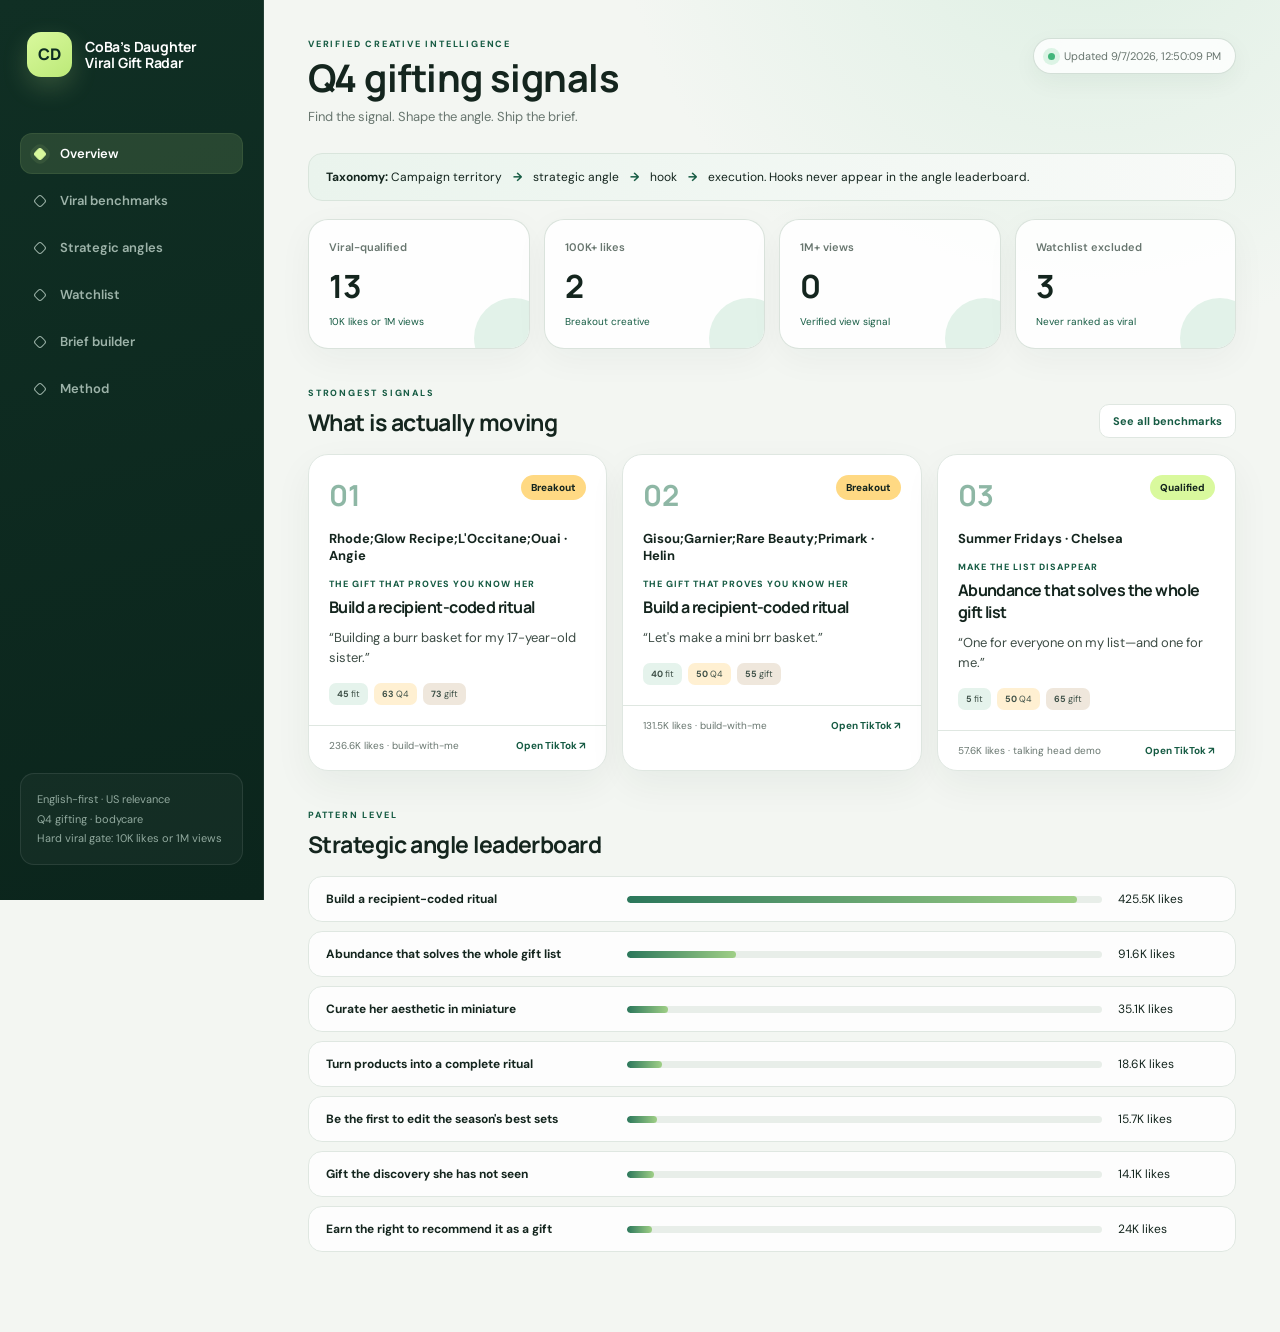
==== site/index.html @ 05025baf "Add all three CoBa gifting products" ====
<!doctype html>
<html lang="en">
<head>
  <meta charset="UTF-8"><meta name="viewport" content="width=device-width,initial-scale=1">
  <meta name="description" content="Verified Q4 gifting signals for CoBa's Daughter">
  <title>CoBa's Daughter Viral Gift Radar</title>
  <link rel="preconnect" href="https://fonts.googleapis.com"><link rel="preconnect" href="https://fonts.gstatic.com" crossorigin>
  <link href="https://fonts.googleapis.com/css2?family=DM+Sans:wght@400;500;600;700&family=Manrope:wght@500;600;700&display=swap" rel="stylesheet">
  <link rel="stylesheet" href="styles.css">
</head>
<body><div class="shell">
  <aside><div class="brand-mark"><span>CD</span><strong>CoBa’s Daughter<br>Viral Gift Radar</strong></div>
    <nav>
      <button class="nav-item active" data-view="overview">Overview</button>
      <button class="nav-item" data-view="videos">Viral benchmarks</button>
      <button class="nav-item" data-view="angles">Strategic angles</button>
      <button class="nav-item" data-view="watchlist">Watchlist</button>
      <button class="nav-item" data-view="briefs">Brief builder</button>
      <button class="nav-item" data-view="quality">Method</button>
    </nav>
    <p class="side-note">English-first · US relevance<br>Q4 gifting · bodycare<br>Hard viral gate: 10K likes or 1M views</p>
  </aside>
  <main><header><div><p class="eyebrow">Verified creative intelligence</p><h1 id="page-title">Q4 gifting signals</h1><p class="header-note">Find the signal. Shape the angle. Ship the brief.</p></div><div class="freshness"><span class="pulse"></span><span id="updated">Updating…</span></div></header>
    <div id="fixture-warning" class="warning hidden">Demo fixture data is active. Do not treat it as live evidence.</div>
    <section id="overview" class="view active">
      <div class="definition"><b>Taxonomy:</b> Campaign territory <span>→</span> strategic angle <span>→</span> hook <span>→</span> execution. Hooks never appear in the angle leaderboard.</div>
      <div id="kpis" class="kpis"></div>
      <div class="section-head"><div><p class="eyebrow">Strongest signals</p><h2>What is actually moving</h2></div><button class="ghost" data-go="videos">See all benchmarks</button></div>
      <div id="top-videos" class="video-grid"></div>
      <div class="section-head"><div><p class="eyebrow">Pattern level</p><h2>Strategic angle leaderboard</h2></div></div><div id="top-angles" class="angle-list"></div>
    </section>
    <section id="videos" class="view">
      <div class="toolbar"><input id="search" placeholder="Search brand, creator, territory, angle…"><select id="angle-filter"><option value="">All strategic angles</option></select></div>
      <div class="table-wrap"><table><thead><tr><th>Signal</th><th>Likes</th><th>Views</th><th>Brand / source</th><th>Campaign territory</th><th>Strategic angle</th><th>Hook</th><th>Execution</th><th>Fit</th><th>Q4</th></tr></thead><tbody id="video-rows"></tbody></table></div>
    </section>
    <section id="angles" class="view"><div class="section-head"><div><p class="eyebrow">Viral-qualified sources only</p><h2>Angles CoBa can adapt</h2></div></div><div id="angle-radar" class="radar-grid"></div></section>
    <section id="watchlist" class="view"><div class="warning">These posts are relevant references but did not reach 10K likes or 1M views. They are excluded from viral rankings and briefs.</div><div class="table-wrap"><table><thead><tr><th>Likes</th><th>Brand / source</th><th>Territory</th><th>Angle</th><th>Hook</th><th>Reason excluded</th></tr></thead><tbody id="watch-rows"></tbody></table></div></section>
    <section id="briefs" class="view"><div class="brief-layout"><div class="panel builder-controls"><p class="eyebrow">Brand-ready draft</p><h2>Build from a strategic angle</h2><p class="muted">Campaign-specific requirements are added only when the selected mode needs them.</p><label>Brief mode<select id="brief-mode"><option value="q4">Q4 gifting</option><option value="refill-aloe">Refill Aloe</option><option value="endless-aloe">Endless Summer · Aloe</option><option value="endless-coffee">Endless Summer · Coffee Scrub</option><option value="auto">Auto-detect from product</option></select></label><label>Product<select id="brief-product"><option value="exfoliate-3">Exfoliate &amp; Nourish · 3-Piece</option><option value="scrub-soothe-7">Scrub &amp; Soothe · 7-Piece</option><option value="bath-body-7">Bath &amp; Body Gift Basket · 7-Piece</option></select></label><div id="product-card" class="product-card"></div><label>Strategic angle<select id="brief-angle"></select></label><button id="generate-brief" class="primary">Generate creator brief</button><p class="microcopy">Output follows CoBa’s prior-brief format and uses native American English.</p></div><article id="brief-preview" class="brief-preview"><div class="empty-state"><span>✦</span><p>Choose one of the three official products and a strategic angle.</p></div></article></div></section>
    <section id="quality" class="view"><div class="section-head"><div><p class="eyebrow">Rules</p><h2>Evidence and qualification</h2></div></div><div id="quality-cards" class="quality-grid"></div><div class="panel method"><h3>Signal tiers</h3><p><b>Qualified:</b> 10K+ likes or 1M+ views. <b>Breakout:</b> 100K+ likes or 3M+ views. <b>Mega:</b> 1M+ likes or 10M+ views.</p><p>Opportunity score measures fit for CoBa’s Daughter. It cannot turn a below-threshold post into a viral benchmark.</p></div></section>
  </main>
</div><script src="data.js"></script><script src="app.js" defer></script></body></html>
---- site/styles.css ----
:root{
  --ink:#14251e;--muted:#68766f;--line:#dfe7e1;--paper:#f3f6f2;--surface:#fff;
  --green:#165b43;--deep:#0d2d22;--mint:#e2f2e9;--lime:#d9f99d;--amber:#ffd983;
  --shadow:0 20px 55px rgba(18,51,39,.08);--radius:20px
}
*{box-sizing:border-box}
html{scroll-behavior:smooth}
body{margin:0;background:radial-gradient(circle at 85% -10%,#dcefe2 0,transparent 26%),var(--paper);color:var(--ink);font-family:"DM Sans",Arial,sans-serif}
button,input,select{font:inherit}
.shell{display:grid;grid-template-columns:264px minmax(0,1fr);min-height:100vh}
aside{position:sticky;top:0;height:100vh;padding:28px 20px 24px;background:linear-gradient(165deg,#102f24 0%,#0b251c 100%);color:#fff;display:flex;flex-direction:column;border-right:1px solid rgba(255,255,255,.08)}
.brand-mark{display:flex;align-items:center;gap:13px;font-family:Manrope,sans-serif;line-height:1.12;padding:4px 7px}
.brand-mark span{display:grid;place-items:center;width:45px;height:45px;border-radius:14px;background:linear-gradient(145deg,var(--lime),#bce978);color:var(--deep);font-weight:800;box-shadow:0 10px 26px rgba(217,249,157,.18)}
.brand-mark strong{font-size:14px;letter-spacing:-.2px}
nav{display:grid;gap:6px;margin-top:52px}
.nav-item{position:relative;border:0;background:transparent;color:#9db3a9;text-align:left;padding:12px 14px 12px 40px;border-radius:12px;font-weight:600;font-size:13px;cursor:pointer;transition:.18s ease}
.nav-item:before{content:"";position:absolute;left:15px;top:50%;width:8px;height:8px;border:1.5px solid currentColor;border-radius:3px;transform:translateY(-50%) rotate(45deg)}
.nav-item:hover{color:#fff;background:rgba(255,255,255,.055)}
.nav-item.active{color:#fff;background:rgba(217,249,157,.12);box-shadow:inset 0 0 0 1px rgba(217,249,157,.08)}
.nav-item.active:before{background:var(--lime);border-color:var(--lime);box-shadow:0 0 0 4px rgba(217,249,157,.08)}
.side-note{margin-top:auto;padding:16px;border:1px solid rgba(255,255,255,.09);border-radius:14px;background:rgba(255,255,255,.035);color:#91a99e;font-size:11px;line-height:1.75}
main{padding:38px 44px 80px;max-width:1560px;width:100%;margin:auto}
header{display:flex;justify-content:space-between;align-items:flex-start;margin-bottom:28px}
h1,h2,h3{font-family:Manrope,sans-serif;margin:0;letter-spacing:-.55px}
h1{font-size:38px;line-height:1.1}h2{font-size:23px}h3{font-size:16px}
.header-note{margin:9px 0 0;color:var(--muted);font-size:13px}
.eyebrow{margin:0 0 7px;text-transform:uppercase;letter-spacing:1.8px;font-size:9px;font-weight:800;color:var(--green)}
.freshness{display:flex;align-items:center;gap:9px;background:rgba(255,255,255,.8);backdrop-filter:blur(12px);padding:10px 14px;border:1px solid rgba(207,220,211,.9);border-radius:999px;color:var(--muted);font-size:11px;box-shadow:0 8px 25px rgba(18,51,39,.05)}
.pulse{width:7px;height:7px;border-radius:50%;background:#42b67a;box-shadow:0 0 0 5px #dcf4e5}
.warning,.definition{padding:14px 17px;border-radius:14px;margin-bottom:18px;font-size:12px;line-height:1.5}
.warning{background:#fff7e3;border:1px solid #eedaa1;color:#6e5413}.definition{background:linear-gradient(90deg,#eaf4ed,#f8faf8);border:1px solid #d9e5dc}
.definition span{color:var(--green);font-weight:800;margin:0 8px}.hidden,.view{display:none}.view.active{display:block;animation:rise .28s ease both}@keyframes rise{from{opacity:0;transform:translateY(5px)}to{opacity:1;transform:none}}
.kpis{display:grid;grid-template-columns:repeat(4,minmax(0,1fr));gap:14px}
.kpi,.panel,.brief-preview,.quality-card{background:rgba(255,255,255,.88);border:1px solid rgba(216,226,219,.95);border-radius:var(--radius);padding:20px;box-shadow:0 10px 35px rgba(18,51,39,.045)}
.kpi{position:relative;overflow:hidden;min-height:128px}.kpi:after{content:"";position:absolute;right:-25px;bottom:-30px;width:80px;height:80px;border-radius:50%;background:var(--mint)}
.kpi .label{color:var(--muted);font-size:11px;font-weight:600}.kpi .value{position:relative;z-index:1;font:700 32px Manrope;margin-top:10px}.kpi .note{position:relative;z-index:1;font-size:10px;color:var(--green);margin-top:7px}
.section-head{display:flex;justify-content:space-between;align-items:end;margin:38px 0 16px}
.ghost,.copy-button{border:1px solid var(--line);background:#fff;border-radius:10px;padding:9px 13px;color:var(--green);font-size:11px;font-weight:700;cursor:pointer;transition:.18s ease}.ghost:hover,.copy-button:hover{border-color:#a9c4b7;transform:translateY(-1px)}
.video-grid{display:grid;grid-template-columns:repeat(3,minmax(0,1fr));gap:15px}
.video-card{background:var(--surface);border:1px solid var(--line);border-radius:var(--radius);overflow:hidden;box-shadow:0 14px 38px rgba(18,51,39,.055);transition:.22s ease}.video-card:hover{transform:translateY(-3px);box-shadow:var(--shadow)}
.card-top{padding:20px}.rank{font:700 29px Manrope;color:#8eb7a5}.score{float:right;background:var(--lime);padding:6px 10px;border-radius:999px;font-weight:800;font-size:10px}.tier-breakout,.tier-mega{background:var(--amber)}
.creator{font-weight:700;margin-top:15px;font-size:13px}.territory{color:var(--green);font-size:9px;font-weight:800;text-transform:uppercase;letter-spacing:1px;margin:14px 0 6px}.hook{font-size:13px;line-height:1.55;margin:10px 0;color:#3d4c45}
.score-row{display:flex;gap:6px;flex-wrap:wrap;margin-top:15px}.mini-score{padding:5px 8px;border-radius:7px;font-size:9px;background:#f0f3f1;color:#3f5148}.mini-score.fit{background:#e5f3ec}.mini-score.q4{background:#fff0d2}.mini-score.gift{background:#efe7dc}
.card-foot{display:flex;justify-content:space-between;align-items:center;border-top:1px solid var(--line);padding:13px 20px;color:var(--muted);font-size:10px}.card-foot a,.radar-card a,td a,.brief-preview a{color:var(--green);font-weight:700;text-decoration:none}
.angle-list{display:grid;gap:9px}.angle-row{display:grid;grid-template-columns:1.8fr 3fr 100px;gap:16px;align-items:center;background:rgba(255,255,255,.8);border:1px solid var(--line);padding:14px 17px;border-radius:14px;font-size:12px}.bar{height:7px;background:#e8eee9;border-radius:999px;overflow:hidden}.bar i{display:block;height:100%;background:linear-gradient(90deg,#2b775b,#9fcf86);border-radius:999px}
.toolbar{display:flex;gap:10px;margin-bottom:16px;padding:10px;background:rgba(255,255,255,.55);border:1px solid var(--line);border-radius:15px}.toolbar input,.toolbar select,label input,label select{width:100%;border:1px solid #d8e2db;background:#fff;padding:12px 13px;border-radius:11px;color:var(--ink);outline:0;transition:.18s}.toolbar input:focus,.toolbar select:focus,label input:focus,label select:focus{border-color:#74a88f;box-shadow:0 0 0 4px rgba(46,119,88,.08)}.toolbar input{min-width:360px}
.table-wrap{overflow:auto;background:#fff;border:1px solid var(--line);border-radius:17px;box-shadow:0 12px 35px rgba(18,51,39,.045)}table{border-collapse:separate;border-spacing:0;width:100%;font-size:11px;min-width:1200px}th{position:sticky;top:0;z-index:1;text-align:left;background:#18372c;color:#fff;padding:14px;white-space:nowrap;font-size:10px;letter-spacing:.2px}td{padding:14px;border-bottom:1px solid #e7ede9;vertical-align:top;line-height:1.45}tbody tr:hover td{background:#f8fbf8}
.radar-grid{display:grid;grid-template-columns:repeat(2,minmax(0,1fr));gap:15px}.radar-card{position:relative;background:#fff;border:1px solid var(--line);border-radius:var(--radius);padding:22px;overflow:hidden}.radar-card:after{content:"";position:absolute;right:-22px;top:-28px;width:90px;height:90px;border-radius:50%;background:linear-gradient(145deg,var(--mint),transparent)}.radar-card h3{position:relative;z-index:1;font-size:18px}
.brief-layout{display:grid;grid-template-columns:360px minmax(0,1fr);gap:20px;align-items:start}.builder-controls{position:sticky;top:24px;background:linear-gradient(160deg,#fff,#f7faf7)}.panel label{display:grid;gap:7px;margin-top:17px;font-size:11px;font-weight:700}.primary{width:100%;border:0;background:linear-gradient(135deg,#1c694e,#0f4a37);color:#fff;padding:13px;border-radius:11px;margin-top:19px;font-weight:700;cursor:pointer;box-shadow:0 10px 24px rgba(22,91,67,.18);transition:.18s}.primary:hover{transform:translateY(-1px);box-shadow:0 13px 28px rgba(22,91,67,.24)}.microcopy{font-size:10px;line-height:1.5;color:var(--muted);margin:13px 2px 0}
.product-card{margin-top:10px;padding:12px 13px;border:1px solid #dce7df;border-radius:12px;background:#f4f8f4}.product-card strong{display:block;font-size:12px}.product-card p{font-size:10px;line-height:1.45;color:var(--muted);margin:6px 0}.product-card a{font-size:10px;font-weight:700}
.brief-preview{min-height:570px;line-height:1.62;padding:28px 32px}.brief-preview h3{margin-top:24px;font-size:14px}.brief-preview li{margin:6px 0}.brief-top{display:flex;justify-content:space-between;gap:20px;padding-bottom:20px;border-bottom:1px solid var(--line);margin-bottom:24px}.empty-state{min-height:480px;display:grid;place-content:center;text-align:center;color:var(--muted)}.empty-state span{font-size:32px;color:#86b39f}.empty-state p{max-width:280px}.checklist{list-style:none;padding:0}.checklist li{position:relative;padding:9px 10px 9px 34px;background:#f7faf7;border-radius:9px}.checklist li:before{content:"✓";position:absolute;left:12px;color:var(--green);font-weight:800}
.muted{color:var(--muted)}.quality-grid{display:grid;grid-template-columns:repeat(3,minmax(0,1fr));gap:14px}.quality-card strong{font:700 21px Manrope;display:block;margin-bottom:7px;overflow-wrap:anywhere}.method{margin-top:16px;line-height:1.65}
@media(max-width:1100px){.shell{grid-template-columns:220px minmax(0,1fr)}main{padding:32px 28px}.kpis{grid-template-columns:repeat(2,1fr)}.video-grid{grid-template-columns:1fr 1fr}.brief-layout{grid-template-columns:300px 1fr}}
@media(max-width:780px){.shell{display:block}aside{position:relative;height:auto;padding:18px}.brand-mark{justify-content:center}nav{margin-top:18px;display:flex;overflow:auto}.nav-item{padding:10px 13px 10px 32px;white-space:nowrap}.nav-item:before{left:12px}.side-note{display:none}main{padding:26px 16px 60px}header{display:grid;gap:16px}h1{font-size:31px}.freshness{width:max-content}.video-grid,.quality-grid,.radar-grid{grid-template-columns:1fr}.brief-layout{grid-template-columns:1fr}.builder-controls{position:static}.toolbar{display:grid}.toolbar input{min-width:0}.angle-row{grid-template-columns:1fr}.brief-preview{padding:22px 18px}}
@media(max-width:480px){.kpis{grid-template-columns:1fr 1fr}.kpi{min-height:116px;padding:16px}.kpi .value{font-size:27px}.section-head{align-items:flex-start;gap:10px}.video-grid{grid-template-columns:1fr}.brief-top{display:grid}}
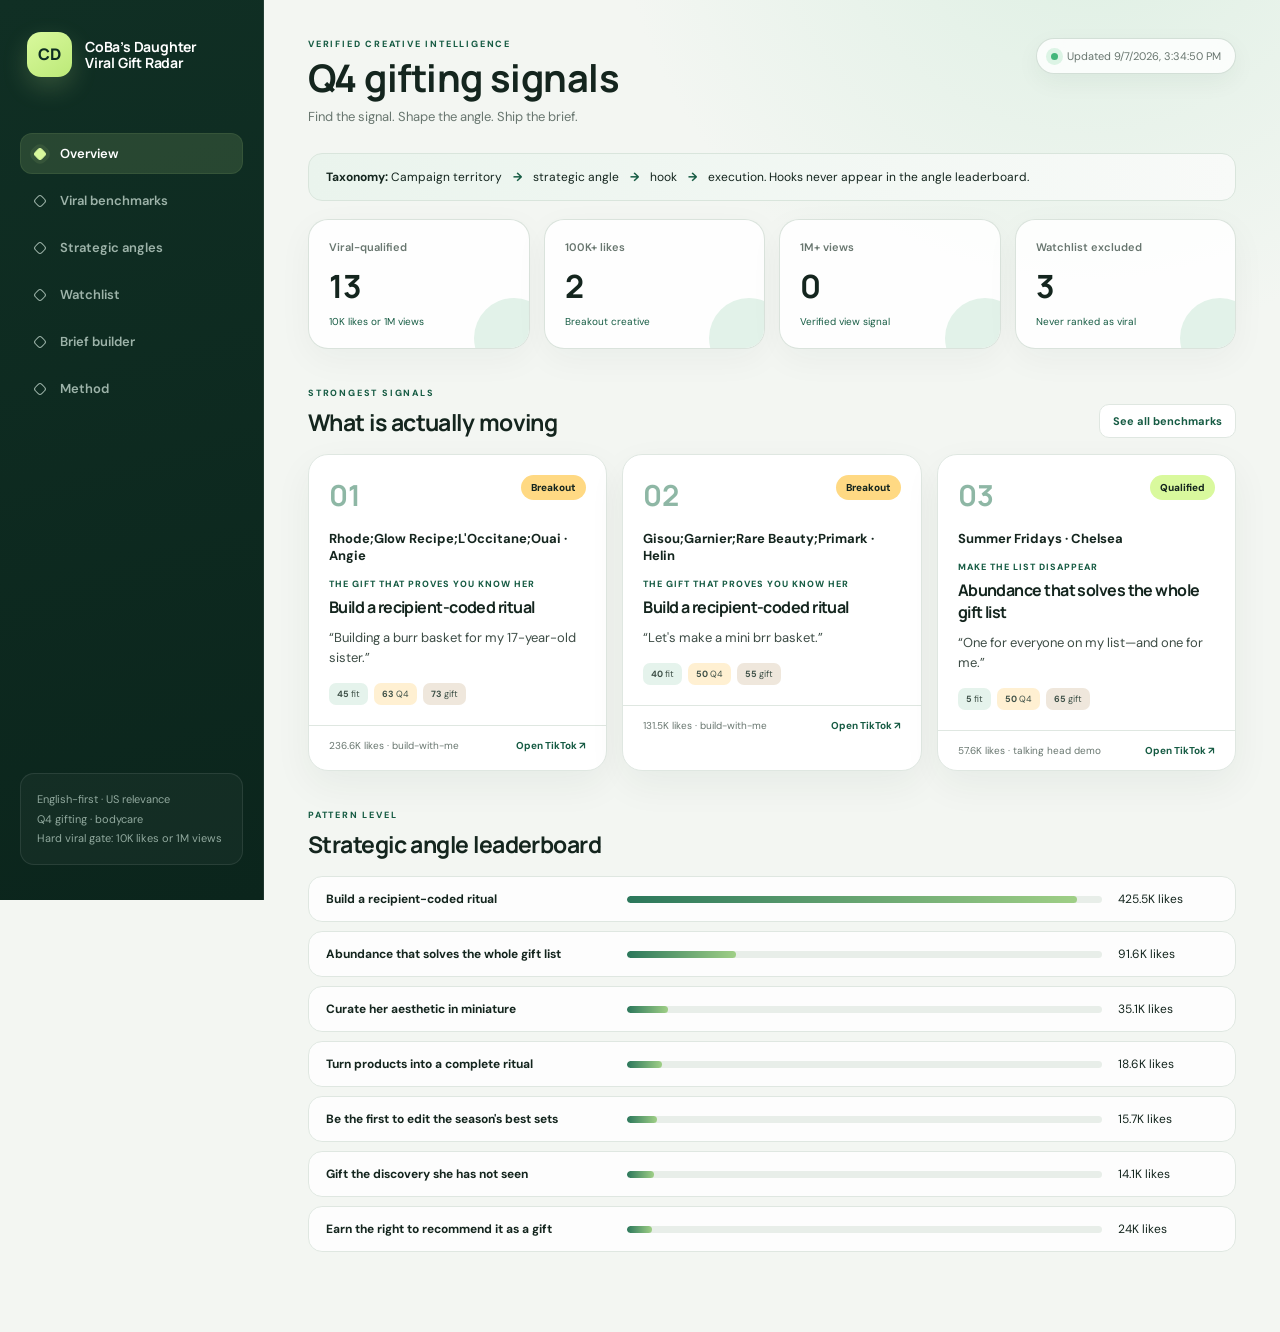
==== commit 458ef33f: "Make briefs angle-driven with current sound signals" ====
--- a/site/index.html
+++ b/site/index.html
@@ -35,7 +35,7 @@
     </section>
     <section id="angles" class="view"><div class="section-head"><div><p class="eyebrow">Viral-qualified sources only</p><h2>Angles CoBa can adapt</h2></div></div><div id="angle-radar" class="radar-grid"></div></section>
     <section id="watchlist" class="view"><div class="warning">These posts are relevant references but did not reach 10K likes or 1M views. They are excluded from viral rankings and briefs.</div><div class="table-wrap"><table><thead><tr><th>Likes</th><th>Brand / source</th><th>Territory</th><th>Angle</th><th>Hook</th><th>Reason excluded</th></tr></thead><tbody id="watch-rows"></tbody></table></div></section>
-    <section id="briefs" class="view"><div class="brief-layout"><div class="panel builder-controls"><p class="eyebrow">Brand-ready draft</p><h2>Build from a strategic angle</h2><p class="muted">Campaign-specific requirements are added only when the selected mode needs them.</p><label>Brief mode<select id="brief-mode"><option value="q4">Q4 gifting</option><option value="refill-aloe">Refill Aloe</option><option value="endless-aloe">Endless Summer · Aloe</option><option value="endless-coffee">Endless Summer · Coffee Scrub</option><option value="auto">Auto-detect from product</option></select></label><label>Product<select id="brief-product"><option value="exfoliate-3">Exfoliate &amp; Nourish · 3-Piece</option><option value="scrub-soothe-7">Scrub &amp; Soothe · 7-Piece</option><option value="bath-body-7">Bath &amp; Body Gift Basket · 7-Piece</option></select></label><div id="product-card" class="product-card"></div><label>Strategic angle<select id="brief-angle"></select></label><button id="generate-brief" class="primary">Generate creator brief</button><p class="microcopy">Output follows CoBa’s prior-brief format and uses native American English.</p></div><article id="brief-preview" class="brief-preview"><div class="empty-state"><span>✦</span><p>Choose one of the three official products and a strategic angle.</p></div></article></div></section>
+    <section id="briefs" class="view"><div class="brief-layout"><div class="panel builder-controls"><p class="eyebrow">Brand-ready draft</p><h2>Build from a strategic angle</h2><p class="muted">Campaign-specific requirements are added only when the selected mode needs them.</p><label>Brief mode<select id="brief-mode"><option value="q4">Q4 gifting</option><option value="refill-aloe">Refill Aloe</option><option value="endless-aloe">Endless Summer · Aloe</option><option value="endless-coffee">Endless Summer · Coffee Scrub</option><option value="auto">Auto-detect from product</option></select></label><label>Product<select id="brief-product"><option value="exfoliate-3">Exfoliate &amp; Nourish · 3-Piece</option><option value="scrub-soothe-7">Scrub &amp; Soothe · 7-Piece</option><option value="bath-body-7">Bath &amp; Body Gift Basket · 7-Piece</option></select></label><div id="product-card" class="product-card"></div><label>Strategic angle<select id="brief-angle"></select></label><div id="angle-play-card" class="product-card angle-play-card"></div><button id="generate-brief" class="primary">Generate viral-driven brief</button><p class="microcopy">The selected angle changes the format, first frame, story beats, hooks, edit rhythm and sound direction.</p></div><article id="brief-preview" class="brief-preview"><div class="empty-state"><span>✦</span><p>Choose one of the three official products and a strategic angle.</p></div></article></div></section>
     <section id="quality" class="view"><div class="section-head"><div><p class="eyebrow">Rules</p><h2>Evidence and qualification</h2></div></div><div id="quality-cards" class="quality-grid"></div><div class="panel method"><h3>Signal tiers</h3><p><b>Qualified:</b> 10K+ likes or 1M+ views. <b>Breakout:</b> 100K+ likes or 3M+ views. <b>Mega:</b> 1M+ likes or 10M+ views.</p><p>Opportunity score measures fit for CoBa’s Daughter. It cannot turn a below-threshold post into a viral benchmark.</p></div></section>
   </main>
 </div><script src="data.js"></script><script src="app.js" defer></script></body></html>
--- a/site/styles.css
+++ b/site/styles.css
@@ -48,6 +48,7 @@
 .radar-grid{display:grid;grid-template-columns:repeat(2,minmax(0,1fr));gap:15px}.radar-card{position:relative;background:#fff;border:1px solid var(--line);border-radius:var(--radius);padding:22px;overflow:hidden}.radar-card:after{content:"";position:absolute;right:-22px;top:-28px;width:90px;height:90px;border-radius:50%;background:linear-gradient(145deg,var(--mint),transparent)}.radar-card h3{position:relative;z-index:1;font-size:18px}
 .brief-layout{display:grid;grid-template-columns:360px minmax(0,1fr);gap:20px;align-items:start}.builder-controls{position:sticky;top:24px;background:linear-gradient(160deg,#fff,#f7faf7)}.panel label{display:grid;gap:7px;margin-top:17px;font-size:11px;font-weight:700}.primary{width:100%;border:0;background:linear-gradient(135deg,#1c694e,#0f4a37);color:#fff;padding:13px;border-radius:11px;margin-top:19px;font-weight:700;cursor:pointer;box-shadow:0 10px 24px rgba(22,91,67,.18);transition:.18s}.primary:hover{transform:translateY(-1px);box-shadow:0 13px 28px rgba(22,91,67,.24)}.microcopy{font-size:10px;line-height:1.5;color:var(--muted);margin:13px 2px 0}
 .product-card{margin-top:10px;padding:12px 13px;border:1px solid #dce7df;border-radius:12px;background:#f4f8f4}.product-card strong{display:block;font-size:12px}.product-card p{font-size:10px;line-height:1.45;color:var(--muted);margin:6px 0}.product-card a{font-size:10px;font-weight:700}
+.angle-play-card{background:linear-gradient(145deg,#eef7ec,#f8fbf7);border-color:#cfe1d4}.angle-play-card .microcopy{display:block;margin-top:7px;color:#385c4c}.viral-plan{padding:16px 18px;border:1px solid #d9e7dc;border-radius:14px;background:linear-gradient(145deg,#f3f9f3,#fff)}.viral-plan p{margin:7px 0}.sound-signal{display:inline-block;margin-left:6px;padding:2px 7px;border-radius:999px;background:#e0f1d5;color:#26563f;font-size:9px;font-weight:800}.rights-note{padding:11px 13px;border-left:3px solid #d6a84a;background:#fff8e8;color:#72591d;font-size:10px}
 .brief-preview{min-height:570px;line-height:1.62;padding:28px 32px}.brief-preview h3{margin-top:24px;font-size:14px}.brief-preview li{margin:6px 0}.brief-top{display:flex;justify-content:space-between;gap:20px;padding-bottom:20px;border-bottom:1px solid var(--line);margin-bottom:24px}.empty-state{min-height:480px;display:grid;place-content:center;text-align:center;color:var(--muted)}.empty-state span{font-size:32px;color:#86b39f}.empty-state p{max-width:280px}.checklist{list-style:none;padding:0}.checklist li{position:relative;padding:9px 10px 9px 34px;background:#f7faf7;border-radius:9px}.checklist li:before{content:"✓";position:absolute;left:12px;color:var(--green);font-weight:800}
 .muted{color:var(--muted)}.quality-grid{display:grid;grid-template-columns:repeat(3,minmax(0,1fr));gap:14px}.quality-card strong{font:700 21px Manrope;display:block;margin-bottom:7px;overflow-wrap:anywhere}.method{margin-top:16px;line-height:1.65}
 @media(max-width:1100px){.shell{grid-template-columns:220px minmax(0,1fr)}main{padding:32px 28px}.kpis{grid-template-columns:repeat(2,1fr)}.video-grid{grid-template-columns:1fr 1fr}.brief-layout{grid-template-columns:300px 1fr}}
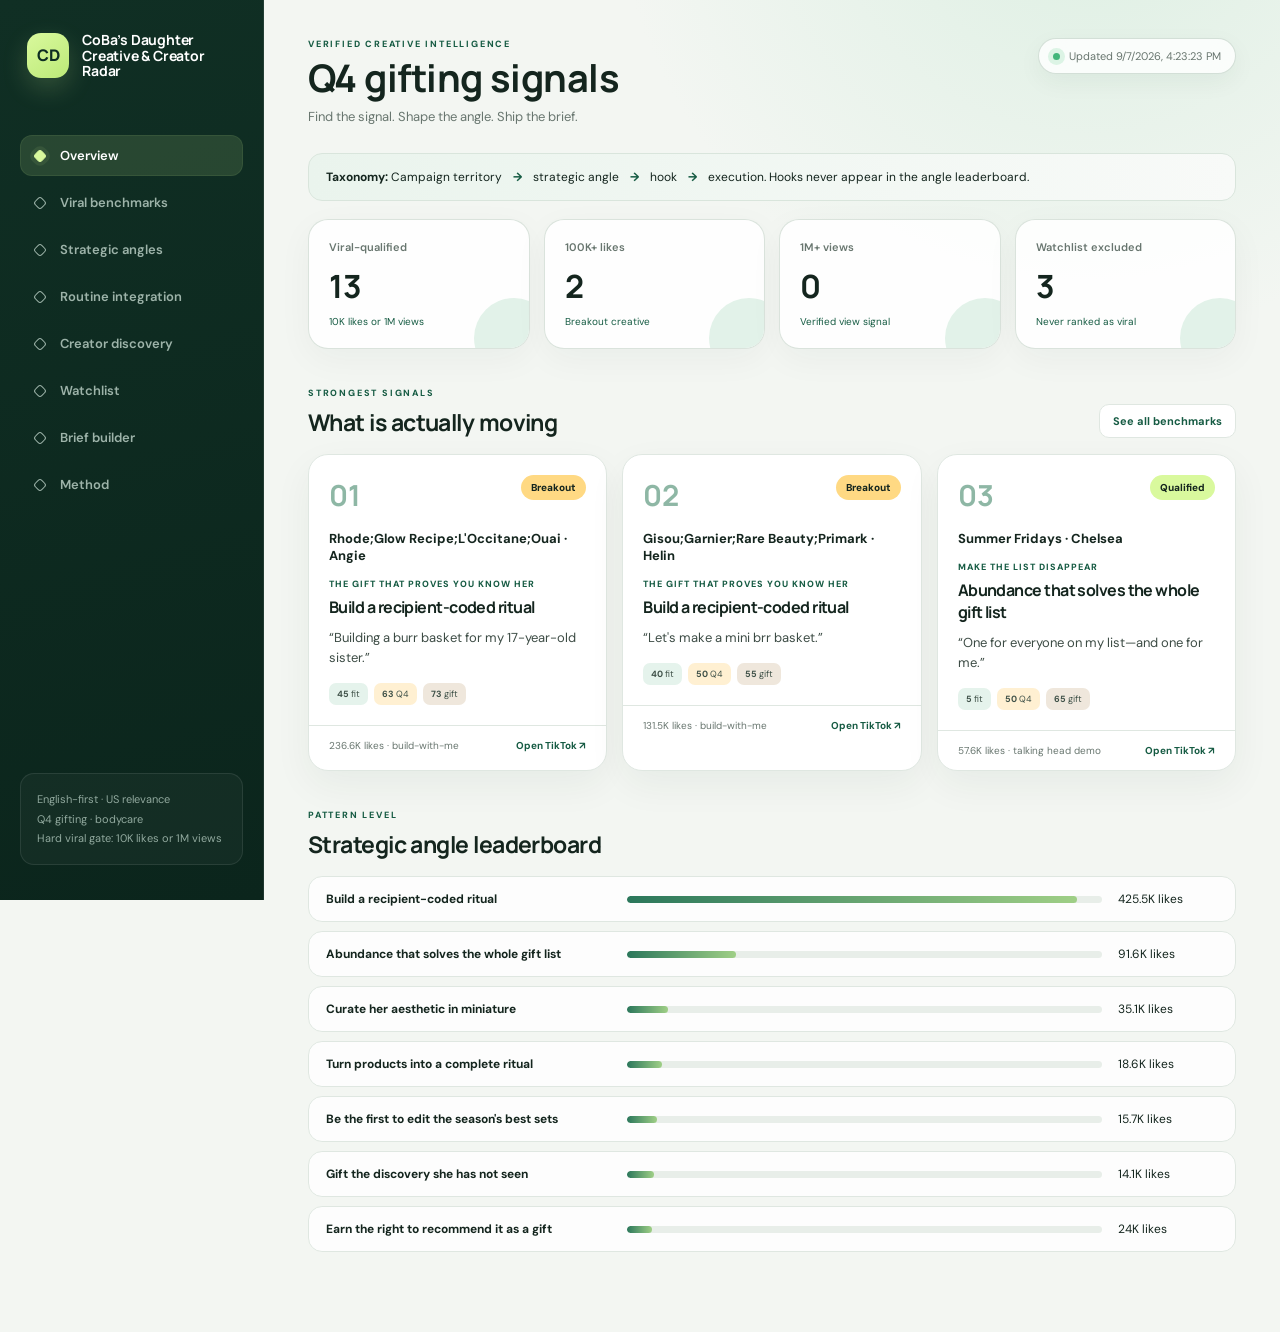
==== commit 481e5e34: "Add routine integration and creator discovery" ====
--- a/site/index.html
+++ b/site/index.html
@@ -3,17 +3,19 @@
 <head>
   <meta charset="UTF-8"><meta name="viewport" content="width=device-width,initial-scale=1">
   <meta name="description" content="Verified Q4 gifting signals for CoBa's Daughter">
-  <title>CoBa's Daughter Viral Gift Radar</title>
+  <title>CoBa's Daughter Creative &amp; Creator Radar</title>
   <link rel="preconnect" href="https://fonts.googleapis.com"><link rel="preconnect" href="https://fonts.gstatic.com" crossorigin>
   <link href="https://fonts.googleapis.com/css2?family=DM+Sans:wght@400;500;600;700&family=Manrope:wght@500;600;700&display=swap" rel="stylesheet">
   <link rel="stylesheet" href="styles.css">
 </head>
 <body><div class="shell">
-  <aside><div class="brand-mark"><span>CD</span><strong>CoBa’s Daughter<br>Viral Gift Radar</strong></div>
+  <aside><div class="brand-mark"><span>CD</span><strong>CoBa’s Daughter<br>Creative &amp; Creator Radar</strong></div>
     <nav>
       <button class="nav-item active" data-view="overview">Overview</button>
       <button class="nav-item" data-view="videos">Viral benchmarks</button>
       <button class="nav-item" data-view="angles">Strategic angles</button>
+      <button class="nav-item" data-view="routine">Routine integration</button>
+      <button class="nav-item" data-view="creators">Creator discovery</button>
       <button class="nav-item" data-view="watchlist">Watchlist</button>
       <button class="nav-item" data-view="briefs">Brief builder</button>
       <button class="nav-item" data-view="quality">Method</button>
@@ -34,8 +36,10 @@
       <div class="table-wrap"><table><thead><tr><th>Signal</th><th>Likes</th><th>Views</th><th>Brand / source</th><th>Campaign territory</th><th>Strategic angle</th><th>Hook</th><th>Execution</th><th>Fit</th><th>Q4</th></tr></thead><tbody id="video-rows"></tbody></table></div>
     </section>
     <section id="angles" class="view"><div class="section-head"><div><p class="eyebrow">Viral-qualified sources only</p><h2>Angles CoBa can adapt</h2></div></div><div id="angle-radar" class="radar-grid"></div></section>
+    <section id="routine" class="view"><div class="section-head"><div><p class="eyebrow">Evergreen creative lane</p><h2>Routine integration</h2></div><button class="ghost" data-go="briefs">Build this brief</button></div><div class="definition"><b>Angle:</b> make CoBa a credible step inside a real shower, shave or getting-ready behavior. Voice-over explains why; rising-music edits create instant visual desire.</div><div id="routine-grid" class="routine-grid"></div><div class="panel intern-playbook"><h3>Discovery seeds for the next scan</h3><div id="routine-seeds" class="tag-cloud"></div></div></section>
+    <section id="creators" class="view"><div class="section-head"><div><p class="eyebrow">Micro-creator research queue</p><h2>Creator discovery</h2></div><button id="download-creators" class="ghost">Download filtered CSV</button></div><div class="warning">“Likely ≤$200” is a planning estimate based on public signals—not a quoted rate. Confirm deliverables, usage and rate directly before booking.</div><div class="creator-toolbar"><input id="creator-search" placeholder="Search creator, location or style…"><label><input id="creator-us" type="checkbox" checked> US only</label><label>Max followers<select id="creator-followers"><option value="50000">50K</option><option value="100000">100K</option><option value="999999999">Any</option></select></label></div><div id="creator-kpis" class="kpis compact"></div><div class="table-wrap"><table class="creator-table"><thead><tr><th>Creator</th><th>Followers</th><th>Routine fit</th><th>Viral potential</th><th>Candid</th><th>US evidence</th><th>Budget likelihood</th><th>Evidence</th><th>Score / status</th></tr></thead><tbody id="creator-rows"></tbody></table></div><div class="panel intern-playbook"><h3>Intern verification workflow</h3><ol><li>Audit at least 3 recent comparable posts; record views, likes and comments.</li><li>Confirm US location from profile or reliable provider evidence—never infer it from accent or appearance.</li><li>Check whether the feed feels candid and whether recent posts are oversaturated with ads.</li><li>Use the profile contact route; do not copy personal contact details into this public tool.</li><li>Request an actual quote. Treat the under-$200 label as unconfirmed until the creator replies.</li></ol></div></section>
     <section id="watchlist" class="view"><div class="warning">These posts are relevant references but did not reach 10K likes or 1M views. They are excluded from viral rankings and briefs.</div><div class="table-wrap"><table><thead><tr><th>Likes</th><th>Brand / source</th><th>Territory</th><th>Angle</th><th>Hook</th><th>Reason excluded</th></tr></thead><tbody id="watch-rows"></tbody></table></div></section>
-    <section id="briefs" class="view"><div class="brief-layout"><div class="panel builder-controls"><p class="eyebrow">Brand-ready draft</p><h2>Build from a strategic angle</h2><p class="muted">Campaign-specific requirements are added only when the selected mode needs them.</p><label>Brief mode<select id="brief-mode"><option value="q4">Q4 gifting</option><option value="refill-aloe">Refill Aloe</option><option value="endless-aloe">Endless Summer · Aloe</option><option value="endless-coffee">Endless Summer · Coffee Scrub</option><option value="auto">Auto-detect from product</option></select></label><label>Product<select id="brief-product"><option value="exfoliate-3">Exfoliate &amp; Nourish · 3-Piece</option><option value="scrub-soothe-7">Scrub &amp; Soothe · 7-Piece</option><option value="bath-body-7">Bath &amp; Body Gift Basket · 7-Piece</option></select></label><div id="product-card" class="product-card"></div><label>Strategic angle<select id="brief-angle"></select></label><div id="angle-play-card" class="product-card angle-play-card"></div><button id="generate-brief" class="primary">Generate viral-driven brief</button><p class="microcopy">The selected angle changes the format, first frame, story beats, hooks, edit rhythm and sound direction.</p></div><article id="brief-preview" class="brief-preview"><div class="empty-state"><span>✦</span><p>Choose one of the three official products and a strategic angle.</p></div></article></div></section>
+    <section id="briefs" class="view"><div class="brief-layout"><div class="panel builder-controls"><p class="eyebrow">Brand-ready draft</p><h2>Build from a strategic angle</h2><p class="muted">Campaign-specific requirements are added only when the selected mode needs them.</p><label>Brief mode<select id="brief-mode"><option value="q4">Q4 gifting</option><option value="routine-vo">Routine integration · Voice-over</option><option value="routine-music">Routine integration · Trendy music</option><option value="refill-aloe">Refill Aloe</option><option value="endless-aloe">Endless Summer · Aloe</option><option value="endless-coffee">Endless Summer · Coffee Scrub</option><option value="auto">Auto-detect from product</option></select></label><label>Product<select id="brief-product"><option value="exfoliate-3">Exfoliate &amp; Nourish · 3-Piece</option><option value="scrub-soothe-7">Scrub &amp; Soothe · 7-Piece</option><option value="bath-body-7">Bath &amp; Body Gift Basket · 7-Piece</option></select></label><div id="product-card" class="product-card"></div><label>Strategic angle<select id="brief-angle"></select></label><div id="angle-play-card" class="product-card angle-play-card"></div><button id="generate-brief" class="primary">Generate viral-driven brief</button><p class="microcopy">The selected angle changes the format, first frame, story beats, hooks, edit rhythm and sound direction.</p></div><article id="brief-preview" class="brief-preview"><div class="empty-state"><span>✦</span><p>Choose one of the three official products and a strategic angle.</p></div></article></div></section>
     <section id="quality" class="view"><div class="section-head"><div><p class="eyebrow">Rules</p><h2>Evidence and qualification</h2></div></div><div id="quality-cards" class="quality-grid"></div><div class="panel method"><h3>Signal tiers</h3><p><b>Qualified:</b> 10K+ likes or 1M+ views. <b>Breakout:</b> 100K+ likes or 3M+ views. <b>Mega:</b> 1M+ likes or 10M+ views.</p><p>Opportunity score measures fit for CoBa’s Daughter. It cannot turn a below-threshold post into a viral benchmark.</p></div></section>
   </main>
 </div><script src="data.js"></script><script src="app.js" defer></script></body></html>
--- a/site/styles.css
+++ b/site/styles.css
@@ -46,11 +46,12 @@
 .toolbar{display:flex;gap:10px;margin-bottom:16px;padding:10px;background:rgba(255,255,255,.55);border:1px solid var(--line);border-radius:15px}.toolbar input,.toolbar select,label input,label select{width:100%;border:1px solid #d8e2db;background:#fff;padding:12px 13px;border-radius:11px;color:var(--ink);outline:0;transition:.18s}.toolbar input:focus,.toolbar select:focus,label input:focus,label select:focus{border-color:#74a88f;box-shadow:0 0 0 4px rgba(46,119,88,.08)}.toolbar input{min-width:360px}
 .table-wrap{overflow:auto;background:#fff;border:1px solid var(--line);border-radius:17px;box-shadow:0 12px 35px rgba(18,51,39,.045)}table{border-collapse:separate;border-spacing:0;width:100%;font-size:11px;min-width:1200px}th{position:sticky;top:0;z-index:1;text-align:left;background:#18372c;color:#fff;padding:14px;white-space:nowrap;font-size:10px;letter-spacing:.2px}td{padding:14px;border-bottom:1px solid #e7ede9;vertical-align:top;line-height:1.45}tbody tr:hover td{background:#f8fbf8}
 .radar-grid{display:grid;grid-template-columns:repeat(2,minmax(0,1fr));gap:15px}.radar-card{position:relative;background:#fff;border:1px solid var(--line);border-radius:var(--radius);padding:22px;overflow:hidden}.radar-card:after{content:"";position:absolute;right:-22px;top:-28px;width:90px;height:90px;border-radius:50%;background:linear-gradient(145deg,var(--mint),transparent)}.radar-card h3{position:relative;z-index:1;font-size:18px}
+.routine-grid{display:grid;grid-template-columns:repeat(2,minmax(0,1fr));gap:16px}.routine-card{background:#fff;border:1px solid var(--line);border-radius:var(--radius);padding:23px;box-shadow:0 14px 38px rgba(18,51,39,.05);line-height:1.55;font-size:12px}.routine-card h3{font-size:18px;margin:16px 0}.routine-card>a{color:var(--green);font-weight:800;text-decoration:none}.routine-meta{display:flex;justify-content:space-between;gap:12px;font-size:10px;color:var(--muted)}.routine-meta span{background:var(--mint);color:var(--green);padding:5px 8px;border-radius:999px;font-weight:800}.adaptation{padding:13px;border-radius:12px;background:#f2f7f3;margin:15px 0}.adaptation p{margin:5px 0 0}.intern-playbook{margin-top:18px;line-height:1.65}.tag-cloud{display:flex;flex-wrap:wrap;gap:8px;margin-top:13px}.tag-cloud span{padding:7px 10px;background:#eff4f0;border:1px solid var(--line);border-radius:999px;font-size:10px}.creator-toolbar{display:grid;grid-template-columns:minmax(260px,1fr) auto 180px;gap:12px;align-items:end;padding:12px;background:rgba(255,255,255,.7);border:1px solid var(--line);border-radius:15px;margin-bottom:15px}.creator-toolbar>input,.creator-toolbar select{width:100%;border:1px solid #d8e2db;background:#fff;padding:11px 12px;border-radius:10px}.creator-toolbar label{display:flex;align-items:center;gap:8px;font-size:11px;font-weight:700}.creator-toolbar label:last-child{display:grid}.creator-toolbar input[type=checkbox]{accent-color:var(--green)}.kpis.compact{margin-bottom:15px}.kpis.compact .kpi{min-height:100px;padding:15px}.kpis.compact .value{font-size:26px}.creator-table{min-width:1280px}.status{display:inline-block;margin-top:5px;padding:4px 7px;border-radius:999px;font-size:9px;font-weight:800}.status.ready{background:#dff2e6;color:#1c6648}.status.research{background:#fff0cf;color:#72591d}
 .brief-layout{display:grid;grid-template-columns:360px minmax(0,1fr);gap:20px;align-items:start}.builder-controls{position:sticky;top:24px;background:linear-gradient(160deg,#fff,#f7faf7)}.panel label{display:grid;gap:7px;margin-top:17px;font-size:11px;font-weight:700}.primary{width:100%;border:0;background:linear-gradient(135deg,#1c694e,#0f4a37);color:#fff;padding:13px;border-radius:11px;margin-top:19px;font-weight:700;cursor:pointer;box-shadow:0 10px 24px rgba(22,91,67,.18);transition:.18s}.primary:hover{transform:translateY(-1px);box-shadow:0 13px 28px rgba(22,91,67,.24)}.microcopy{font-size:10px;line-height:1.5;color:var(--muted);margin:13px 2px 0}
 .product-card{margin-top:10px;padding:12px 13px;border:1px solid #dce7df;border-radius:12px;background:#f4f8f4}.product-card strong{display:block;font-size:12px}.product-card p{font-size:10px;line-height:1.45;color:var(--muted);margin:6px 0}.product-card a{font-size:10px;font-weight:700}
 .angle-play-card{background:linear-gradient(145deg,#eef7ec,#f8fbf7);border-color:#cfe1d4}.angle-play-card .microcopy{display:block;margin-top:7px;color:#385c4c}.viral-plan{padding:16px 18px;border:1px solid #d9e7dc;border-radius:14px;background:linear-gradient(145deg,#f3f9f3,#fff)}.viral-plan p{margin:7px 0}.sound-signal{display:inline-block;margin-left:6px;padding:2px 7px;border-radius:999px;background:#e0f1d5;color:#26563f;font-size:9px;font-weight:800}.rights-note{padding:11px 13px;border-left:3px solid #d6a84a;background:#fff8e8;color:#72591d;font-size:10px}
 .brief-preview{min-height:570px;line-height:1.62;padding:28px 32px}.brief-preview h3{margin-top:24px;font-size:14px}.brief-preview li{margin:6px 0}.brief-top{display:flex;justify-content:space-between;gap:20px;padding-bottom:20px;border-bottom:1px solid var(--line);margin-bottom:24px}.empty-state{min-height:480px;display:grid;place-content:center;text-align:center;color:var(--muted)}.empty-state span{font-size:32px;color:#86b39f}.empty-state p{max-width:280px}.checklist{list-style:none;padding:0}.checklist li{position:relative;padding:9px 10px 9px 34px;background:#f7faf7;border-radius:9px}.checklist li:before{content:"✓";position:absolute;left:12px;color:var(--green);font-weight:800}
 .muted{color:var(--muted)}.quality-grid{display:grid;grid-template-columns:repeat(3,minmax(0,1fr));gap:14px}.quality-card strong{font:700 21px Manrope;display:block;margin-bottom:7px;overflow-wrap:anywhere}.method{margin-top:16px;line-height:1.65}
 @media(max-width:1100px){.shell{grid-template-columns:220px minmax(0,1fr)}main{padding:32px 28px}.kpis{grid-template-columns:repeat(2,1fr)}.video-grid{grid-template-columns:1fr 1fr}.brief-layout{grid-template-columns:300px 1fr}}
-@media(max-width:780px){.shell{display:block}aside{position:relative;height:auto;padding:18px}.brand-mark{justify-content:center}nav{margin-top:18px;display:flex;overflow:auto}.nav-item{padding:10px 13px 10px 32px;white-space:nowrap}.nav-item:before{left:12px}.side-note{display:none}main{padding:26px 16px 60px}header{display:grid;gap:16px}h1{font-size:31px}.freshness{width:max-content}.video-grid,.quality-grid,.radar-grid{grid-template-columns:1fr}.brief-layout{grid-template-columns:1fr}.builder-controls{position:static}.toolbar{display:grid}.toolbar input{min-width:0}.angle-row{grid-template-columns:1fr}.brief-preview{padding:22px 18px}}
+@media(max-width:780px){.shell{display:block}aside{position:relative;height:auto;padding:18px}.brand-mark{justify-content:center}nav{margin-top:18px;display:flex;overflow:auto}.nav-item{padding:10px 13px 10px 32px;white-space:nowrap}.nav-item:before{left:12px}.side-note{display:none}main{padding:26px 16px 60px}header{display:grid;gap:16px}h1{font-size:31px}.freshness{width:max-content}.video-grid,.quality-grid,.radar-grid,.routine-grid{grid-template-columns:1fr}.creator-toolbar{grid-template-columns:1fr}.brief-layout{grid-template-columns:1fr}.builder-controls{position:static}.toolbar{display:grid}.toolbar input{min-width:0}.angle-row{grid-template-columns:1fr}.brief-preview{padding:22px 18px}}
 @media(max-width:480px){.kpis{grid-template-columns:1fr 1fr}.kpi{min-height:116px;padding:16px}.kpi .value{font-size:27px}.section-head{align-items:flex-start;gap:10px}.video-grid{grid-template-columns:1fr}.brief-top{display:grid}}
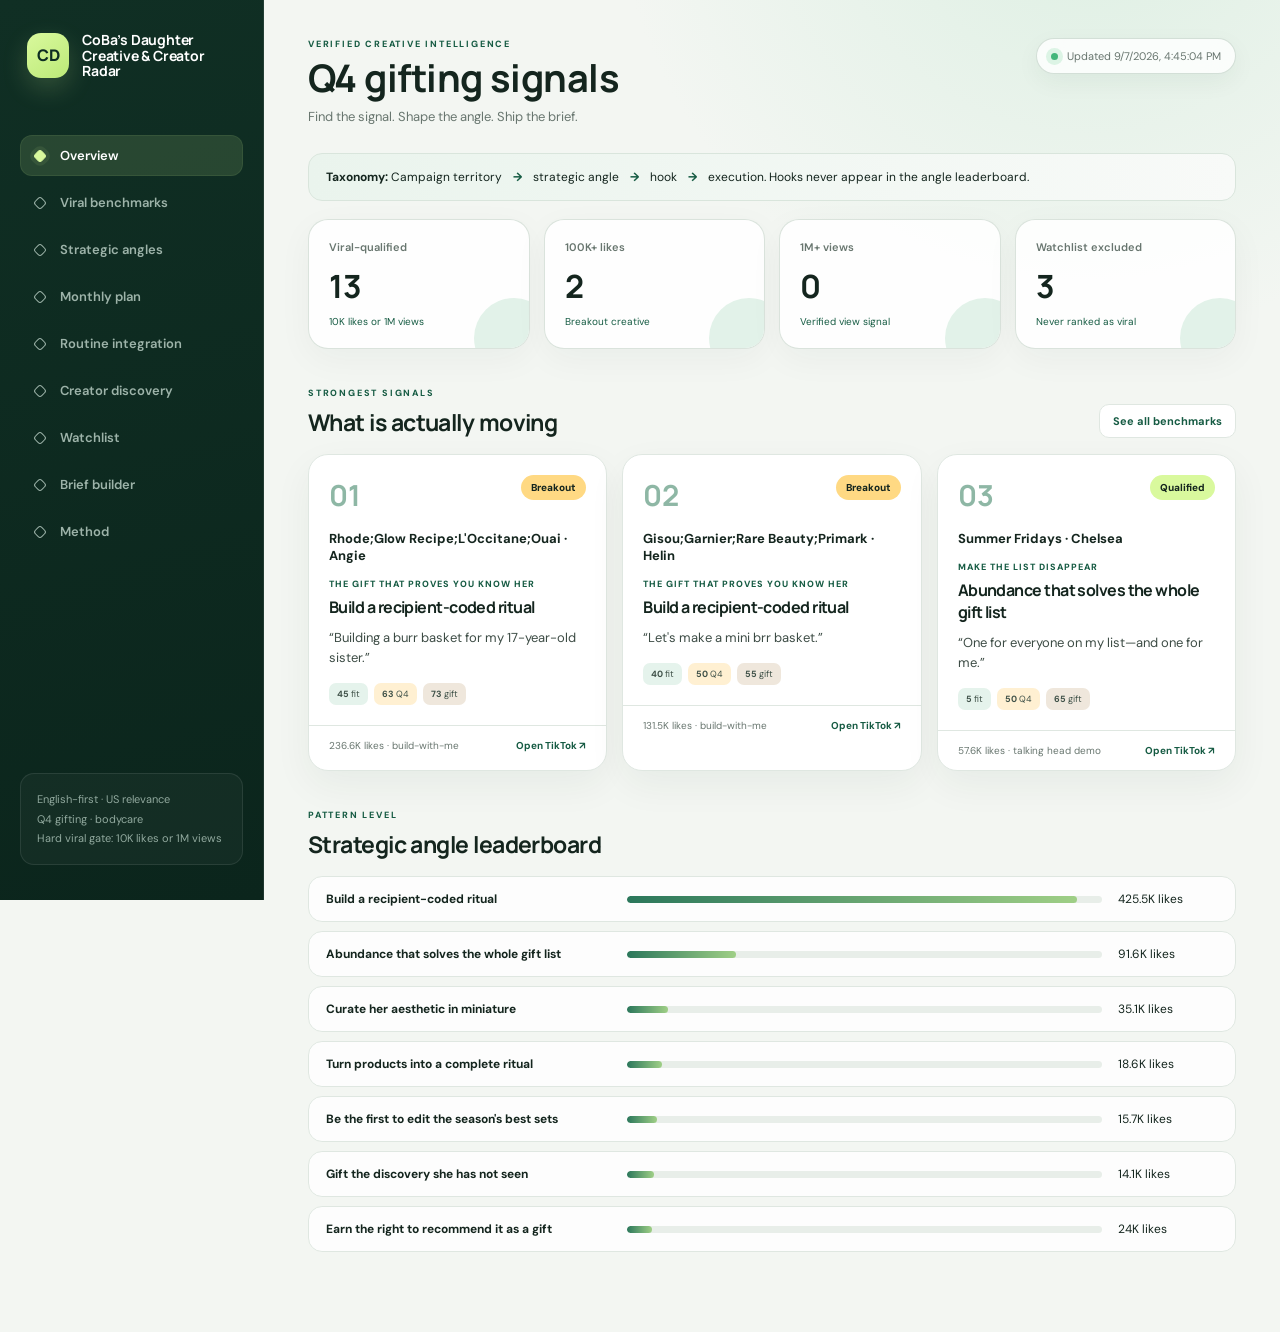
==== commit 5c2ec54e: "Make Q4 briefs month and owner aware" ====
--- a/site/index.html
+++ b/site/index.html
@@ -14,6 +14,7 @@
       <button class="nav-item active" data-view="overview">Overview</button>
       <button class="nav-item" data-view="videos">Viral benchmarks</button>
       <button class="nav-item" data-view="angles">Strategic angles</button>
+      <button class="nav-item" data-view="calendar">Monthly plan</button>
       <button class="nav-item" data-view="routine">Routine integration</button>
       <button class="nav-item" data-view="creators">Creator discovery</button>
       <button class="nav-item" data-view="watchlist">Watchlist</button>
@@ -36,10 +37,11 @@
       <div class="table-wrap"><table><thead><tr><th>Signal</th><th>Likes</th><th>Views</th><th>Brand / source</th><th>Campaign territory</th><th>Strategic angle</th><th>Hook</th><th>Execution</th><th>Fit</th><th>Q4</th></tr></thead><tbody id="video-rows"></tbody></table></div>
     </section>
     <section id="angles" class="view"><div class="section-head"><div><p class="eyebrow">Viral-qualified sources only</p><h2>Angles CoBa can adapt</h2></div></div><div id="angle-radar" class="radar-grid"></div></section>
+    <section id="calendar" class="view"><div class="section-head"><div><p class="eyebrow">September–December</p><h2>Monthly content architecture</h2></div><button class="ghost" data-go="briefs">Build a monthly brief</button></div><div class="definition"><b>Planning logic:</b> Evergreen buys volume and search all quarter. Occasions rises from 2 to 29 and changes the shape of the quarter.</div><div id="month-tabs" class="month-tabs"></div><div id="month-summary"></div><div class="section-head"><div><p class="eyebrow">Priority index</p><h2>Pillar potential by month</h2></div></div><div id="month-pillars" class="month-pillar-grid"></div><div class="section-head"><div><p class="eyebrow">Ownership</p><h2>Stream capacity and constraints</h2></div></div><div id="stream-grid" class="stream-grid"></div></section>
     <section id="routine" class="view"><div class="section-head"><div><p class="eyebrow">Evergreen creative lane</p><h2>Routine integration</h2></div><button class="ghost" data-go="briefs">Build this brief</button></div><div class="definition"><b>Angle:</b> make CoBa a credible step inside a real shower, shave or getting-ready behavior. Voice-over explains why; rising-music edits create instant visual desire.</div><div id="routine-grid" class="routine-grid"></div><div class="panel intern-playbook"><h3>Discovery seeds for the next scan</h3><div id="routine-seeds" class="tag-cloud"></div></div></section>
     <section id="creators" class="view"><div class="section-head"><div><p class="eyebrow">Micro-creator research queue</p><h2>Creator discovery</h2></div><button id="download-creators" class="ghost">Download filtered CSV</button></div><div class="warning">“Likely ≤$200” is a planning estimate based on public signals—not a quoted rate. Confirm deliverables, usage and rate directly before booking.</div><div class="creator-toolbar"><input id="creator-search" placeholder="Search creator, location or style…"><label><input id="creator-us" type="checkbox" checked> US only</label><label>Max followers<select id="creator-followers"><option value="50000">50K</option><option value="100000">100K</option><option value="999999999">Any</option></select></label></div><div id="creator-kpis" class="kpis compact"></div><div class="table-wrap"><table class="creator-table"><thead><tr><th>Creator</th><th>Followers</th><th>Routine fit</th><th>Viral potential</th><th>Candid</th><th>US evidence</th><th>Budget likelihood</th><th>Evidence</th><th>Score / status</th></tr></thead><tbody id="creator-rows"></tbody></table></div><div class="panel intern-playbook"><h3>Intern verification workflow</h3><ol><li>Audit at least 3 recent comparable posts; record views, likes and comments.</li><li>Confirm US location from profile or reliable provider evidence—never infer it from accent or appearance.</li><li>Check whether the feed feels candid and whether recent posts are oversaturated with ads.</li><li>Use the profile contact route; do not copy personal contact details into this public tool.</li><li>Request an actual quote. Treat the under-$200 label as unconfirmed until the creator replies.</li></ol></div></section>
     <section id="watchlist" class="view"><div class="warning">These posts are relevant references but did not reach 10K likes or 1M views. They are excluded from viral rankings and briefs.</div><div class="table-wrap"><table><thead><tr><th>Likes</th><th>Brand / source</th><th>Territory</th><th>Angle</th><th>Hook</th><th>Reason excluded</th></tr></thead><tbody id="watch-rows"></tbody></table></div></section>
-    <section id="briefs" class="view"><div class="brief-layout"><div class="panel builder-controls"><p class="eyebrow">Brand-ready draft</p><h2>Build from a strategic angle</h2><p class="muted">Campaign-specific requirements are added only when the selected mode needs them.</p><label>Brief mode<select id="brief-mode"><option value="q4">Q4 gifting</option><option value="routine-vo">Routine integration · Voice-over</option><option value="routine-music">Routine integration · Trendy music</option><option value="refill-aloe">Refill Aloe</option><option value="endless-aloe">Endless Summer · Aloe</option><option value="endless-coffee">Endless Summer · Coffee Scrub</option><option value="auto">Auto-detect from product</option></select></label><label>Product<select id="brief-product"><option value="exfoliate-3">Exfoliate &amp; Nourish · 3-Piece</option><option value="scrub-soothe-7">Scrub &amp; Soothe · 7-Piece</option><option value="bath-body-7">Bath &amp; Body Gift Basket · 7-Piece</option></select></label><div id="product-card" class="product-card"></div><label>Strategic angle<select id="brief-angle"></select></label><div id="angle-play-card" class="product-card angle-play-card"></div><button id="generate-brief" class="primary">Generate viral-driven brief</button><p class="microcopy">The selected angle changes the format, first frame, story beats, hooks, edit rhythm and sound direction.</p></div><article id="brief-preview" class="brief-preview"><div class="empty-state"><span>✦</span><p>Choose one of the three official products and a strategic angle.</p></div></article></div></section>
+    <section id="briefs" class="view"><div class="brief-layout"><div class="panel builder-controls"><p class="eyebrow">Brand-ready draft</p><h2>Build by month and owner</h2><p class="muted">Month controls gifting depth and CTA. Owner controls what can actually be produced.</p><label>Month<select id="brief-month"><option value="sep">September</option><option value="oct">October</option><option value="nov">November</option><option value="dec">December</option></select></label><label>Content owner<select id="brief-owner"><option value="louie">Louie · Amazon affiliate</option><option value="arie">Arie · TikTok Shop + Baskets</option><option value="kimie">Kimie · Carousel round-up</option><option value="intern">New intern · Reels / integration</option></select></label><label>Pillar<select id="brief-pillar"></select></label><label>Brief mode<select id="brief-mode"><option value="q4">Monthly Q4 plan</option><option value="routine-vo">Routine integration · Voice-over</option><option value="routine-music">Routine integration · Trendy music</option><option value="refill-aloe">Refill Aloe</option><option value="endless-aloe">Endless Summer · Aloe</option><option value="endless-coffee">Endless Summer · Coffee Scrub</option></select></label><label>Product<select id="brief-product"><option value="exfoliate-3">Exfoliate &amp; Nourish · 3-Piece</option><option value="scrub-soothe-7">Scrub &amp; Soothe · 7-Piece</option><option value="bath-body-7">Bath &amp; Body Gift Basket · 7-Piece</option></select></label><div id="product-card" class="product-card"></div><label>Strategic angle<select id="brief-angle"></select></label><div id="angle-play-card" class="product-card angle-play-card"></div><div id="brief-intelligence" class="brief-intelligence"></div><button id="generate-brief" class="primary">Generate monthly brief</button><p class="microcopy">The draft changes with month, pillar, product, owner constraints, reference evidence and viral-potential index.</p></div><article id="brief-preview" class="brief-preview"><div class="empty-state"><span>✦</span><p>Choose a month, owner, pillar, product and strategic angle.</p></div></article></div></section>
     <section id="quality" class="view"><div class="section-head"><div><p class="eyebrow">Rules</p><h2>Evidence and qualification</h2></div></div><div id="quality-cards" class="quality-grid"></div><div class="panel method"><h3>Signal tiers</h3><p><b>Qualified:</b> 10K+ likes or 1M+ views. <b>Breakout:</b> 100K+ likes or 3M+ views. <b>Mega:</b> 1M+ likes or 10M+ views.</p><p>Opportunity score measures fit for CoBa’s Daughter. It cannot turn a below-threshold post into a viral benchmark.</p></div></section>
   </main>
 </div><script src="data.js"></script><script src="app.js" defer></script></body></html>
--- a/site/styles.css
+++ b/site/styles.css
@@ -47,11 +47,12 @@
 .table-wrap{overflow:auto;background:#fff;border:1px solid var(--line);border-radius:17px;box-shadow:0 12px 35px rgba(18,51,39,.045)}table{border-collapse:separate;border-spacing:0;width:100%;font-size:11px;min-width:1200px}th{position:sticky;top:0;z-index:1;text-align:left;background:#18372c;color:#fff;padding:14px;white-space:nowrap;font-size:10px;letter-spacing:.2px}td{padding:14px;border-bottom:1px solid #e7ede9;vertical-align:top;line-height:1.45}tbody tr:hover td{background:#f8fbf8}
 .radar-grid{display:grid;grid-template-columns:repeat(2,minmax(0,1fr));gap:15px}.radar-card{position:relative;background:#fff;border:1px solid var(--line);border-radius:var(--radius);padding:22px;overflow:hidden}.radar-card:after{content:"";position:absolute;right:-22px;top:-28px;width:90px;height:90px;border-radius:50%;background:linear-gradient(145deg,var(--mint),transparent)}.radar-card h3{position:relative;z-index:1;font-size:18px}
 .routine-grid{display:grid;grid-template-columns:repeat(2,minmax(0,1fr));gap:16px}.routine-card{background:#fff;border:1px solid var(--line);border-radius:var(--radius);padding:23px;box-shadow:0 14px 38px rgba(18,51,39,.05);line-height:1.55;font-size:12px}.routine-card h3{font-size:18px;margin:16px 0}.routine-card>a{color:var(--green);font-weight:800;text-decoration:none}.routine-meta{display:flex;justify-content:space-between;gap:12px;font-size:10px;color:var(--muted)}.routine-meta span{background:var(--mint);color:var(--green);padding:5px 8px;border-radius:999px;font-weight:800}.adaptation{padding:13px;border-radius:12px;background:#f2f7f3;margin:15px 0}.adaptation p{margin:5px 0 0}.intern-playbook{margin-top:18px;line-height:1.65}.tag-cloud{display:flex;flex-wrap:wrap;gap:8px;margin-top:13px}.tag-cloud span{padding:7px 10px;background:#eff4f0;border:1px solid var(--line);border-radius:999px;font-size:10px}.creator-toolbar{display:grid;grid-template-columns:minmax(260px,1fr) auto 180px;gap:12px;align-items:end;padding:12px;background:rgba(255,255,255,.7);border:1px solid var(--line);border-radius:15px;margin-bottom:15px}.creator-toolbar>input,.creator-toolbar select{width:100%;border:1px solid #d8e2db;background:#fff;padding:11px 12px;border-radius:10px}.creator-toolbar label{display:flex;align-items:center;gap:8px;font-size:11px;font-weight:700}.creator-toolbar label:last-child{display:grid}.creator-toolbar input[type=checkbox]{accent-color:var(--green)}.kpis.compact{margin-bottom:15px}.kpis.compact .kpi{min-height:100px;padding:15px}.kpis.compact .value{font-size:26px}.creator-table{min-width:1280px}.status{display:inline-block;margin-top:5px;padding:4px 7px;border-radius:999px;font-size:9px;font-weight:800}.status.ready{background:#dff2e6;color:#1c6648}.status.research{background:#fff0cf;color:#72591d}
+.month-tabs{display:flex;gap:8px;margin-bottom:14px}.month-tabs button{border:1px solid var(--line);background:#fff;color:var(--muted);padding:9px 16px;border-radius:999px;font-weight:800;cursor:pointer}.month-tabs button.active{background:var(--deep);border-color:var(--deep);color:#fff}.month-hero{display:grid;grid-template-columns:1.15fr 1fr;gap:28px;padding:24px;border-radius:var(--radius);background:linear-gradient(145deg,#173c2f,#0d2d22);color:#fff;box-shadow:var(--shadow)}.month-hero p{line-height:1.6;color:#d9e7df}.month-hero .eyebrow{color:var(--lime)}.language-grid{display:grid;grid-template-columns:1fr 1fr;gap:12px;margin-top:12px}.language-grid>div{background:#fff;border:1px solid var(--line);padding:15px;border-radius:14px}.language-grid p{display:flex;flex-wrap:wrap;gap:6px;margin-bottom:0}.language-grid span{font-size:9px;background:#edf5ee;padding:5px 8px;border-radius:999px}.language-grid>div:last-child span{background:#fff0e2}.month-pillar-grid{display:grid;grid-template-columns:repeat(5,minmax(0,1fr));gap:12px}.pillar-card,.stream-card{background:#fff;border:1px solid var(--line);border-radius:16px;padding:17px}.pillar-card h3{font-size:14px;min-height:42px}.potential{display:flex;align-items:baseline;gap:4px}.potential b{font:700 28px Manrope;color:var(--green)}.potential span,.pillar-card small,.stream-card small{font-size:9px;color:var(--muted);line-height:1.5}.score-track{height:6px;background:#e9efeb;border-radius:999px;margin:14px 0 8px;overflow:hidden}.score-track i{display:block;height:100%;background:linear-gradient(90deg,#2e7257,#c2ec83);border-radius:999px}.stream-grid{display:grid;grid-template-columns:repeat(4,minmax(0,1fr));gap:12px}.stream-card{display:grid;gap:7px}.stream-card span{font-size:10px;color:var(--green);font-weight:700}.stream-card p{font-size:11px;line-height:1.5;margin:4px 0}.brief-intelligence{display:grid;grid-template-columns:repeat(3,1fr);gap:7px;margin-top:14px}.brief-intelligence div{background:#eef5ef;border-radius:10px;padding:9px}.brief-intelligence span{display:block;color:var(--muted);font-size:8px}.brief-intelligence b{font-size:13px}.brief-intelligence p{grid-column:1/-1;font-size:9px;color:var(--muted);line-height:1.4;margin:2px}
 .brief-layout{display:grid;grid-template-columns:360px minmax(0,1fr);gap:20px;align-items:start}.builder-controls{position:sticky;top:24px;background:linear-gradient(160deg,#fff,#f7faf7)}.panel label{display:grid;gap:7px;margin-top:17px;font-size:11px;font-weight:700}.primary{width:100%;border:0;background:linear-gradient(135deg,#1c694e,#0f4a37);color:#fff;padding:13px;border-radius:11px;margin-top:19px;font-weight:700;cursor:pointer;box-shadow:0 10px 24px rgba(22,91,67,.18);transition:.18s}.primary:hover{transform:translateY(-1px);box-shadow:0 13px 28px rgba(22,91,67,.24)}.microcopy{font-size:10px;line-height:1.5;color:var(--muted);margin:13px 2px 0}
 .product-card{margin-top:10px;padding:12px 13px;border:1px solid #dce7df;border-radius:12px;background:#f4f8f4}.product-card strong{display:block;font-size:12px}.product-card p{font-size:10px;line-height:1.45;color:var(--muted);margin:6px 0}.product-card a{font-size:10px;font-weight:700}
 .angle-play-card{background:linear-gradient(145deg,#eef7ec,#f8fbf7);border-color:#cfe1d4}.angle-play-card .microcopy{display:block;margin-top:7px;color:#385c4c}.viral-plan{padding:16px 18px;border:1px solid #d9e7dc;border-radius:14px;background:linear-gradient(145deg,#f3f9f3,#fff)}.viral-plan p{margin:7px 0}.sound-signal{display:inline-block;margin-left:6px;padding:2px 7px;border-radius:999px;background:#e0f1d5;color:#26563f;font-size:9px;font-weight:800}.rights-note{padding:11px 13px;border-left:3px solid #d6a84a;background:#fff8e8;color:#72591d;font-size:10px}
 .brief-preview{min-height:570px;line-height:1.62;padding:28px 32px}.brief-preview h3{margin-top:24px;font-size:14px}.brief-preview li{margin:6px 0}.brief-top{display:flex;justify-content:space-between;gap:20px;padding-bottom:20px;border-bottom:1px solid var(--line);margin-bottom:24px}.empty-state{min-height:480px;display:grid;place-content:center;text-align:center;color:var(--muted)}.empty-state span{font-size:32px;color:#86b39f}.empty-state p{max-width:280px}.checklist{list-style:none;padding:0}.checklist li{position:relative;padding:9px 10px 9px 34px;background:#f7faf7;border-radius:9px}.checklist li:before{content:"✓";position:absolute;left:12px;color:var(--green);font-weight:800}
 .muted{color:var(--muted)}.quality-grid{display:grid;grid-template-columns:repeat(3,minmax(0,1fr));gap:14px}.quality-card strong{font:700 21px Manrope;display:block;margin-bottom:7px;overflow-wrap:anywhere}.method{margin-top:16px;line-height:1.65}
-@media(max-width:1100px){.shell{grid-template-columns:220px minmax(0,1fr)}main{padding:32px 28px}.kpis{grid-template-columns:repeat(2,1fr)}.video-grid{grid-template-columns:1fr 1fr}.brief-layout{grid-template-columns:300px 1fr}}
-@media(max-width:780px){.shell{display:block}aside{position:relative;height:auto;padding:18px}.brand-mark{justify-content:center}nav{margin-top:18px;display:flex;overflow:auto}.nav-item{padding:10px 13px 10px 32px;white-space:nowrap}.nav-item:before{left:12px}.side-note{display:none}main{padding:26px 16px 60px}header{display:grid;gap:16px}h1{font-size:31px}.freshness{width:max-content}.video-grid,.quality-grid,.radar-grid,.routine-grid{grid-template-columns:1fr}.creator-toolbar{grid-template-columns:1fr}.brief-layout{grid-template-columns:1fr}.builder-controls{position:static}.toolbar{display:grid}.toolbar input{min-width:0}.angle-row{grid-template-columns:1fr}.brief-preview{padding:22px 18px}}
+@media(max-width:1100px){.shell{grid-template-columns:220px minmax(0,1fr)}main{padding:32px 28px}.kpis{grid-template-columns:repeat(2,1fr)}.video-grid{grid-template-columns:1fr 1fr}.month-pillar-grid{grid-template-columns:repeat(3,1fr)}.stream-grid{grid-template-columns:repeat(2,1fr)}.brief-layout{grid-template-columns:300px 1fr}}
+@media(max-width:780px){.shell{display:block}aside{position:relative;height:auto;padding:18px}.brand-mark{justify-content:center}nav{margin-top:18px;display:flex;overflow:auto}.nav-item{padding:10px 13px 10px 32px;white-space:nowrap}.nav-item:before{left:12px}.side-note{display:none}main{padding:26px 16px 60px}header{display:grid;gap:16px}h1{font-size:31px}.freshness{width:max-content}.video-grid,.quality-grid,.radar-grid,.routine-grid,.month-pillar-grid,.stream-grid,.month-hero,.language-grid{grid-template-columns:1fr}.creator-toolbar{grid-template-columns:1fr}.brief-layout{grid-template-columns:1fr}.builder-controls{position:static}.toolbar{display:grid}.toolbar input{min-width:0}.angle-row{grid-template-columns:1fr}.brief-preview{padding:22px 18px}}
 @media(max-width:480px){.kpis{grid-template-columns:1fr 1fr}.kpi{min-height:116px;padding:16px}.kpi .value{font-size:27px}.section-head{align-items:flex-start;gap:10px}.video-grid{grid-template-columns:1fr}.brief-top{display:grid}}
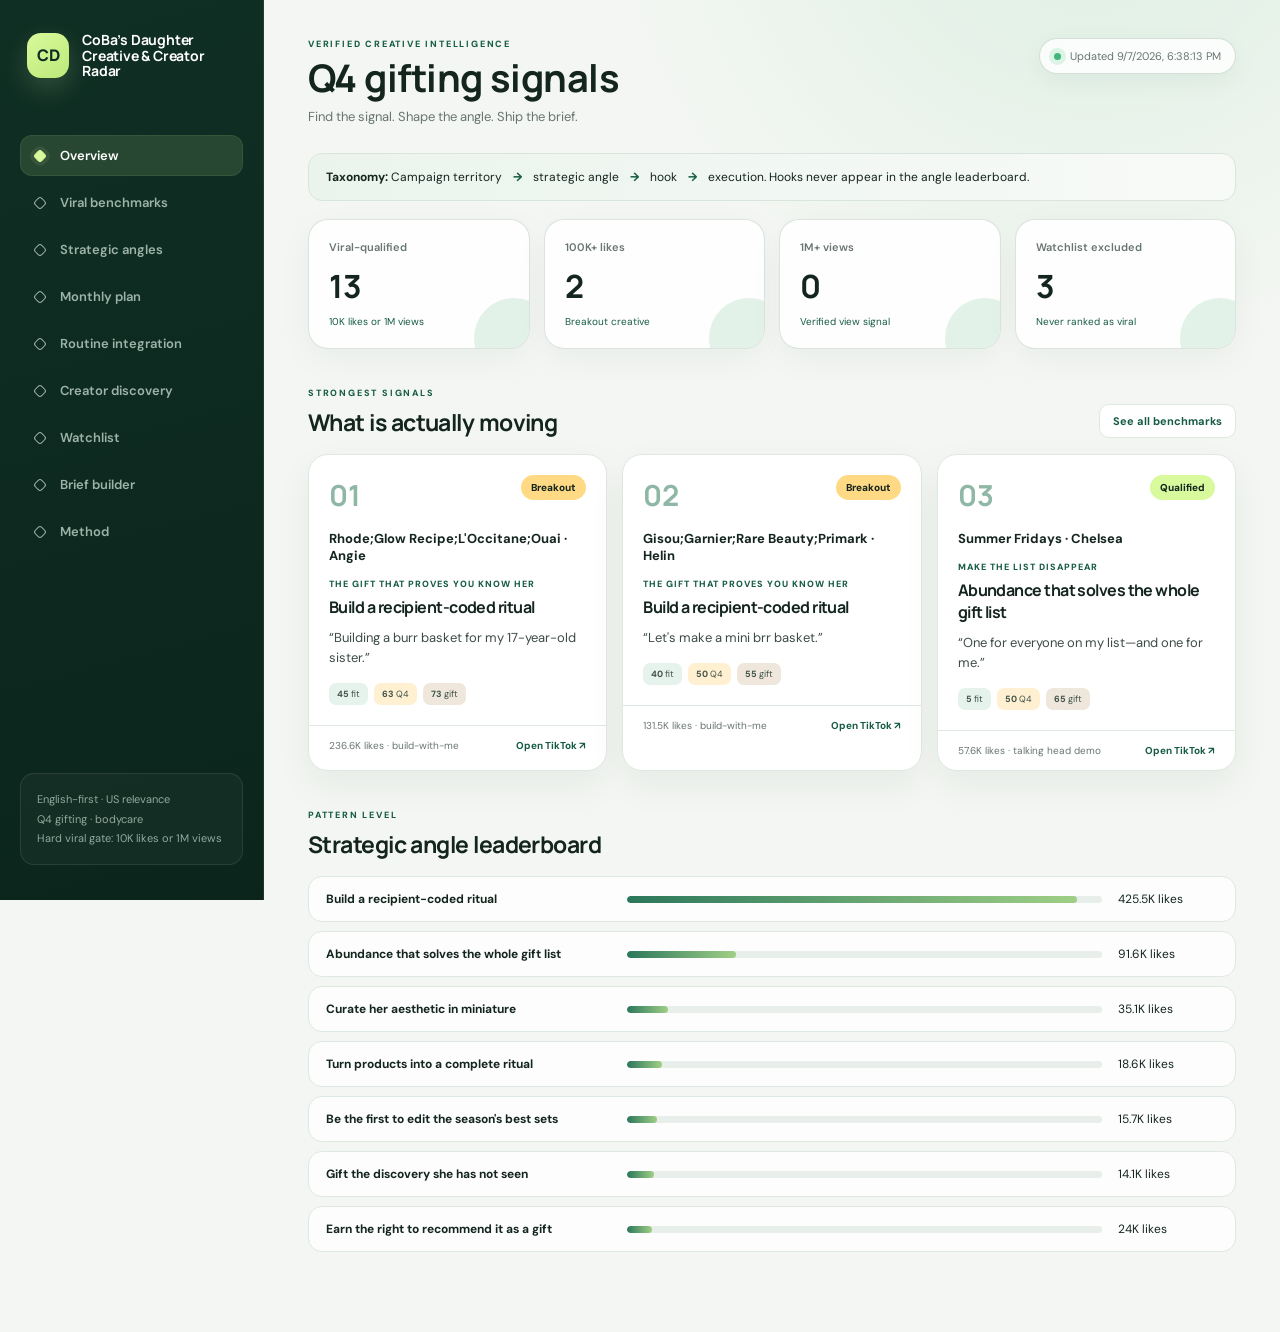
==== commit 3ff278b7: "Add continuous TikTok creator scout" ====
--- a/site/index.html
+++ b/site/index.html
@@ -39,7 +39,7 @@
     <section id="angles" class="view"><div class="section-head"><div><p class="eyebrow">Viral-qualified sources only</p><h2>Angles CoBa can adapt</h2></div></div><div id="angle-radar" class="radar-grid"></div></section>
     <section id="calendar" class="view"><div class="section-head"><div><p class="eyebrow">September–December</p><h2>Monthly content architecture</h2></div><button class="ghost" data-go="briefs">Build a monthly brief</button></div><div class="definition"><b>Planning logic:</b> Evergreen buys volume and search all quarter. Occasions rises from 2 to 29 and changes the shape of the quarter.</div><div id="month-tabs" class="month-tabs"></div><div id="month-summary"></div><div class="section-head"><div><p class="eyebrow">Priority index</p><h2>Pillar potential by month</h2></div></div><div id="month-pillars" class="month-pillar-grid"></div><div class="section-head"><div><p class="eyebrow">Ownership</p><h2>Stream capacity and constraints</h2></div></div><div id="stream-grid" class="stream-grid"></div></section>
     <section id="routine" class="view"><div class="section-head"><div><p class="eyebrow">Evergreen creative lane</p><h2>Routine integration</h2></div><button class="ghost" data-go="briefs">Build this brief</button></div><div class="definition"><b>Angle:</b> make CoBa a credible step inside a real shower, shave or getting-ready behavior. Voice-over explains why; rising-music edits create instant visual desire.</div><div id="routine-grid" class="routine-grid"></div><div class="panel intern-playbook"><h3>Discovery seeds for the next scan</h3><div id="routine-seeds" class="tag-cloud"></div></div></section>
-    <section id="creators" class="view"><div class="section-head"><div><p class="eyebrow">Micro-creator research queue</p><h2>Creator discovery</h2></div><button id="download-creators" class="ghost">Download filtered CSV</button></div><div class="warning">“Likely ≤$200” is a planning estimate based on public signals—not a quoted rate. Confirm deliverables, usage and rate directly before booking.</div><div class="creator-toolbar"><input id="creator-search" placeholder="Search creator, location or style…"><label><input id="creator-us" type="checkbox" checked> US only</label><label>Max followers<select id="creator-followers"><option value="50000">50K</option><option value="100000">100K</option><option value="999999999">Any</option></select></label></div><div id="creator-kpis" class="kpis compact"></div><div class="table-wrap"><table class="creator-table"><thead><tr><th>Creator</th><th>Followers</th><th>Routine fit</th><th>Viral potential</th><th>Candid</th><th>US evidence</th><th>Budget likelihood</th><th>Evidence</th><th>Score / status</th></tr></thead><tbody id="creator-rows"></tbody></table></div><div class="panel intern-playbook"><h3>Intern verification workflow</h3><ol><li>Audit at least 3 recent comparable posts; record views, likes and comments.</li><li>Confirm US location from profile or reliable provider evidence—never infer it from accent or appearance.</li><li>Check whether the feed feels candid and whether recent posts are oversaturated with ads.</li><li>Use the profile contact route; do not copy personal contact details into this public tool.</li><li>Request an actual quote. Treat the under-$200 label as unconfirmed until the creator replies.</li></ol></div></section>
+    <section id="creators" class="view"><div class="section-head"><div><p class="eyebrow">Continuous micro-creator scout</p><h2>Creator discovery</h2></div><button id="download-creators" class="ghost">Download filtered CSV</button></div><div id="scout-status"></div><div class="warning">“Likely ≤$200” is a planning estimate based on public signals—not a quoted rate. Confirm deliverables, usage and rate directly before booking.</div><div class="creator-toolbar"><input id="creator-search" placeholder="Search creator, location or style…"><label><input id="creator-us" type="checkbox" checked> US only</label><label>Max followers<select id="creator-followers"><option value="50000">50K</option><option value="100000">100K</option><option value="999999999">Any</option></select></label></div><div id="creator-kpis" class="kpis compact"></div><div class="table-wrap"><table class="creator-table"><thead><tr><th>Creator</th><th>Followers</th><th>Routine fit</th><th>Viral potential</th><th>Candid</th><th>US evidence</th><th>Budget likelihood</th><th>Evidence</th><th>Score / status</th></tr></thead><tbody id="creator-rows"></tbody></table></div><div class="panel intern-playbook"><h3>Intern verification workflow</h3><ol><li>The scout searches month-aware bodycare and gifting terms, then expands promising profiles.</li><li>Audit at least 3 recent comparable posts; metrics are refreshed each scout run.</li><li>Confirm US location from profile or reliable provider evidence—never infer it from accent or appearance.</li><li>Check whether the feed feels candid and whether recent posts are oversaturated with ads.</li><li>Request an actual quote. Treat the under-$200 label as unconfirmed until the creator replies.</li></ol></div></section>
     <section id="watchlist" class="view"><div class="warning">These posts are relevant references but did not reach 10K likes or 1M views. They are excluded from viral rankings and briefs.</div><div class="table-wrap"><table><thead><tr><th>Likes</th><th>Brand / source</th><th>Territory</th><th>Angle</th><th>Hook</th><th>Reason excluded</th></tr></thead><tbody id="watch-rows"></tbody></table></div></section>
     <section id="briefs" class="view"><div class="brief-layout"><div class="panel builder-controls"><p class="eyebrow">Brand-ready draft</p><h2>Build by month and owner</h2><p class="muted">Month controls gifting depth and CTA. Owner controls what can actually be produced.</p><label>Month<select id="brief-month"><option value="sep">September</option><option value="oct">October</option><option value="nov">November</option><option value="dec">December</option></select></label><label>Content owner<select id="brief-owner"><option value="louie">Louie · Amazon affiliate</option><option value="arie">Arie · TikTok Shop + Baskets</option><option value="kimie">Kimie · Carousel round-up</option><option value="intern">New intern · Reels / integration</option></select></label><label>Pillar<select id="brief-pillar"></select></label><label>Brief mode<select id="brief-mode"><option value="q4">Monthly Q4 plan</option><option value="routine-vo">Routine integration · Voice-over</option><option value="routine-music">Routine integration · Trendy music</option><option value="refill-aloe">Refill Aloe</option><option value="endless-aloe">Endless Summer · Aloe</option><option value="endless-coffee">Endless Summer · Coffee Scrub</option></select></label><label>Product<select id="brief-product"><option value="exfoliate-3">Exfoliate &amp; Nourish · 3-Piece</option><option value="scrub-soothe-7">Scrub &amp; Soothe · 7-Piece</option><option value="bath-body-7">Bath &amp; Body Gift Basket · 7-Piece</option></select></label><div id="product-card" class="product-card"></div><label>Strategic angle<select id="brief-angle"></select></label><div id="angle-play-card" class="product-card angle-play-card"></div><div id="brief-intelligence" class="brief-intelligence"></div><button id="generate-brief" class="primary">Generate monthly brief</button><p class="microcopy">The draft changes with month, pillar, product, owner constraints, reference evidence and viral-potential index.</p></div><article id="brief-preview" class="brief-preview"><div class="empty-state"><span>✦</span><p>Choose a month, owner, pillar, product and strategic angle.</p></div></article></div></section>
     <section id="quality" class="view"><div class="section-head"><div><p class="eyebrow">Rules</p><h2>Evidence and qualification</h2></div></div><div id="quality-cards" class="quality-grid"></div><div class="panel method"><h3>Signal tiers</h3><p><b>Qualified:</b> 10K+ likes or 1M+ views. <b>Breakout:</b> 100K+ likes or 3M+ views. <b>Mega:</b> 1M+ likes or 10M+ views.</p><p>Opportunity score measures fit for CoBa’s Daughter. It cannot turn a below-threshold post into a viral benchmark.</p></div></section>
--- a/site/styles.css
+++ b/site/styles.css
@@ -47,6 +47,7 @@
 .table-wrap{overflow:auto;background:#fff;border:1px solid var(--line);border-radius:17px;box-shadow:0 12px 35px rgba(18,51,39,.045)}table{border-collapse:separate;border-spacing:0;width:100%;font-size:11px;min-width:1200px}th{position:sticky;top:0;z-index:1;text-align:left;background:#18372c;color:#fff;padding:14px;white-space:nowrap;font-size:10px;letter-spacing:.2px}td{padding:14px;border-bottom:1px solid #e7ede9;vertical-align:top;line-height:1.45}tbody tr:hover td{background:#f8fbf8}
 .radar-grid{display:grid;grid-template-columns:repeat(2,minmax(0,1fr));gap:15px}.radar-card{position:relative;background:#fff;border:1px solid var(--line);border-radius:var(--radius);padding:22px;overflow:hidden}.radar-card:after{content:"";position:absolute;right:-22px;top:-28px;width:90px;height:90px;border-radius:50%;background:linear-gradient(145deg,var(--mint),transparent)}.radar-card h3{position:relative;z-index:1;font-size:18px}
 .routine-grid{display:grid;grid-template-columns:repeat(2,minmax(0,1fr));gap:16px}.routine-card{background:#fff;border:1px solid var(--line);border-radius:var(--radius);padding:23px;box-shadow:0 14px 38px rgba(18,51,39,.05);line-height:1.55;font-size:12px}.routine-card h3{font-size:18px;margin:16px 0}.routine-card>a{color:var(--green);font-weight:800;text-decoration:none}.routine-meta{display:flex;justify-content:space-between;gap:12px;font-size:10px;color:var(--muted)}.routine-meta span{background:var(--mint);color:var(--green);padding:5px 8px;border-radius:999px;font-weight:800}.adaptation{padding:13px;border-radius:12px;background:#f2f7f3;margin:15px 0}.adaptation p{margin:5px 0 0}.intern-playbook{margin-top:18px;line-height:1.65}.tag-cloud{display:flex;flex-wrap:wrap;gap:8px;margin-top:13px}.tag-cloud span{padding:7px 10px;background:#eff4f0;border:1px solid var(--line);border-radius:999px;font-size:10px}.creator-toolbar{display:grid;grid-template-columns:minmax(260px,1fr) auto 180px;gap:12px;align-items:end;padding:12px;background:rgba(255,255,255,.7);border:1px solid var(--line);border-radius:15px;margin-bottom:15px}.creator-toolbar>input,.creator-toolbar select{width:100%;border:1px solid #d8e2db;background:#fff;padding:11px 12px;border-radius:10px}.creator-toolbar label{display:flex;align-items:center;gap:8px;font-size:11px;font-weight:700}.creator-toolbar label:last-child{display:grid}.creator-toolbar input[type=checkbox]{accent-color:var(--green)}.kpis.compact{margin-bottom:15px}.kpis.compact .kpi{min-height:100px;padding:15px}.kpis.compact .value{font-size:26px}.creator-table{min-width:1280px}.status{display:inline-block;margin-top:5px;padding:4px 7px;border-radius:999px;font-size:9px;font-weight:800}.status.ready{background:#dff2e6;color:#1c6648}.status.research{background:#fff0cf;color:#72591d}
+.scout-banner{display:grid;grid-template-columns:1fr auto;align-items:center;gap:12px;padding:17px 19px;border:1px solid #cfe5d7;border-radius:16px;background:linear-gradient(135deg,#e8f6ec,#fff);margin-bottom:14px;font-size:11px}.scout-banner.error{border-color:#efd69b;background:#fff8e8}.scout-banner.offline{border-color:#e5d6cf;background:#fff5f0}.scout-banner p{margin:5px 0 0;color:var(--muted)}.scout-dot{display:inline-block;width:8px;height:8px;border-radius:50%;background:#38b777;box-shadow:0 0 0 5px rgba(56,183,119,.12);margin-right:10px}.scout-banner.error .scout-dot{background:#e2a72d}.scout-banner.offline .scout-dot{background:#d66d4a}.scout-stats{display:flex;gap:7px}.scout-stats span{padding:7px 9px;border-radius:9px;background:rgba(255,255,255,.8);border:1px solid rgba(207,225,214,.8);white-space:nowrap}.scout-banner>small{grid-column:1/-1;color:var(--muted)}.empty-row{text-align:center;padding:34px;color:var(--muted)}
 .month-tabs{display:flex;gap:8px;margin-bottom:14px}.month-tabs button{border:1px solid var(--line);background:#fff;color:var(--muted);padding:9px 16px;border-radius:999px;font-weight:800;cursor:pointer}.month-tabs button.active{background:var(--deep);border-color:var(--deep);color:#fff}.month-hero{display:grid;grid-template-columns:1.15fr 1fr;gap:28px;padding:24px;border-radius:var(--radius);background:linear-gradient(145deg,#173c2f,#0d2d22);color:#fff;box-shadow:var(--shadow)}.month-hero p{line-height:1.6;color:#d9e7df}.month-hero .eyebrow{color:var(--lime)}.language-grid{display:grid;grid-template-columns:1fr 1fr;gap:12px;margin-top:12px}.language-grid>div{background:#fff;border:1px solid var(--line);padding:15px;border-radius:14px}.language-grid p{display:flex;flex-wrap:wrap;gap:6px;margin-bottom:0}.language-grid span{font-size:9px;background:#edf5ee;padding:5px 8px;border-radius:999px}.language-grid>div:last-child span{background:#fff0e2}.month-pillar-grid{display:grid;grid-template-columns:repeat(5,minmax(0,1fr));gap:12px}.pillar-card,.stream-card{background:#fff;border:1px solid var(--line);border-radius:16px;padding:17px}.pillar-card h3{font-size:14px;min-height:42px}.potential{display:flex;align-items:baseline;gap:4px}.potential b{font:700 28px Manrope;color:var(--green)}.potential span,.pillar-card small,.stream-card small{font-size:9px;color:var(--muted);line-height:1.5}.score-track{height:6px;background:#e9efeb;border-radius:999px;margin:14px 0 8px;overflow:hidden}.score-track i{display:block;height:100%;background:linear-gradient(90deg,#2e7257,#c2ec83);border-radius:999px}.stream-grid{display:grid;grid-template-columns:repeat(4,minmax(0,1fr));gap:12px}.stream-card{display:grid;gap:7px}.stream-card span{font-size:10px;color:var(--green);font-weight:700}.stream-card p{font-size:11px;line-height:1.5;margin:4px 0}.brief-intelligence{display:grid;grid-template-columns:repeat(3,1fr);gap:7px;margin-top:14px}.brief-intelligence div{background:#eef5ef;border-radius:10px;padding:9px}.brief-intelligence span{display:block;color:var(--muted);font-size:8px}.brief-intelligence b{font-size:13px}.brief-intelligence p{grid-column:1/-1;font-size:9px;color:var(--muted);line-height:1.4;margin:2px}
 .brief-layout{display:grid;grid-template-columns:360px minmax(0,1fr);gap:20px;align-items:start}.builder-controls{position:sticky;top:24px;background:linear-gradient(160deg,#fff,#f7faf7)}.panel label{display:grid;gap:7px;margin-top:17px;font-size:11px;font-weight:700}.primary{width:100%;border:0;background:linear-gradient(135deg,#1c694e,#0f4a37);color:#fff;padding:13px;border-radius:11px;margin-top:19px;font-weight:700;cursor:pointer;box-shadow:0 10px 24px rgba(22,91,67,.18);transition:.18s}.primary:hover{transform:translateY(-1px);box-shadow:0 13px 28px rgba(22,91,67,.24)}.microcopy{font-size:10px;line-height:1.5;color:var(--muted);margin:13px 2px 0}
 .product-card{margin-top:10px;padding:12px 13px;border:1px solid #dce7df;border-radius:12px;background:#f4f8f4}.product-card strong{display:block;font-size:12px}.product-card p{font-size:10px;line-height:1.45;color:var(--muted);margin:6px 0}.product-card a{font-size:10px;font-weight:700}
@@ -54,5 +55,5 @@
 .brief-preview{min-height:570px;line-height:1.62;padding:28px 32px}.brief-preview h3{margin-top:24px;font-size:14px}.brief-preview li{margin:6px 0}.brief-top{display:flex;justify-content:space-between;gap:20px;padding-bottom:20px;border-bottom:1px solid var(--line);margin-bottom:24px}.empty-state{min-height:480px;display:grid;place-content:center;text-align:center;color:var(--muted)}.empty-state span{font-size:32px;color:#86b39f}.empty-state p{max-width:280px}.checklist{list-style:none;padding:0}.checklist li{position:relative;padding:9px 10px 9px 34px;background:#f7faf7;border-radius:9px}.checklist li:before{content:"✓";position:absolute;left:12px;color:var(--green);font-weight:800}
 .muted{color:var(--muted)}.quality-grid{display:grid;grid-template-columns:repeat(3,minmax(0,1fr));gap:14px}.quality-card strong{font:700 21px Manrope;display:block;margin-bottom:7px;overflow-wrap:anywhere}.method{margin-top:16px;line-height:1.65}
 @media(max-width:1100px){.shell{grid-template-columns:220px minmax(0,1fr)}main{padding:32px 28px}.kpis{grid-template-columns:repeat(2,1fr)}.video-grid{grid-template-columns:1fr 1fr}.month-pillar-grid{grid-template-columns:repeat(3,1fr)}.stream-grid{grid-template-columns:repeat(2,1fr)}.brief-layout{grid-template-columns:300px 1fr}}
-@media(max-width:780px){.shell{display:block}aside{position:relative;height:auto;padding:18px}.brand-mark{justify-content:center}nav{margin-top:18px;display:flex;overflow:auto}.nav-item{padding:10px 13px 10px 32px;white-space:nowrap}.nav-item:before{left:12px}.side-note{display:none}main{padding:26px 16px 60px}header{display:grid;gap:16px}h1{font-size:31px}.freshness{width:max-content}.video-grid,.quality-grid,.radar-grid,.routine-grid,.month-pillar-grid,.stream-grid,.month-hero,.language-grid{grid-template-columns:1fr}.creator-toolbar{grid-template-columns:1fr}.brief-layout{grid-template-columns:1fr}.builder-controls{position:static}.toolbar{display:grid}.toolbar input{min-width:0}.angle-row{grid-template-columns:1fr}.brief-preview{padding:22px 18px}}
+@media(max-width:780px){.shell{display:block}aside{position:relative;height:auto;padding:18px}.brand-mark{justify-content:center}nav{margin-top:18px;display:flex;overflow:auto}.nav-item{padding:10px 13px 10px 32px;white-space:nowrap}.nav-item:before{left:12px}.side-note{display:none}main{padding:26px 16px 60px}header{display:grid;gap:16px}h1{font-size:31px}.freshness{width:max-content}.video-grid,.quality-grid,.radar-grid,.routine-grid,.month-pillar-grid,.stream-grid,.month-hero,.language-grid,.scout-banner{grid-template-columns:1fr}.scout-stats{overflow:auto}.creator-toolbar{grid-template-columns:1fr}.brief-layout{grid-template-columns:1fr}.builder-controls{position:static}.toolbar{display:grid}.toolbar input{min-width:0}.angle-row{grid-template-columns:1fr}.brief-preview{padding:22px 18px}}
 @media(max-width:480px){.kpis{grid-template-columns:1fr 1fr}.kpi{min-height:116px;padding:16px}.kpi .value{font-size:27px}.section-head{align-items:flex-start;gap:10px}.video-grid{grid-template-columns:1fr}.brief-top{display:grid}}
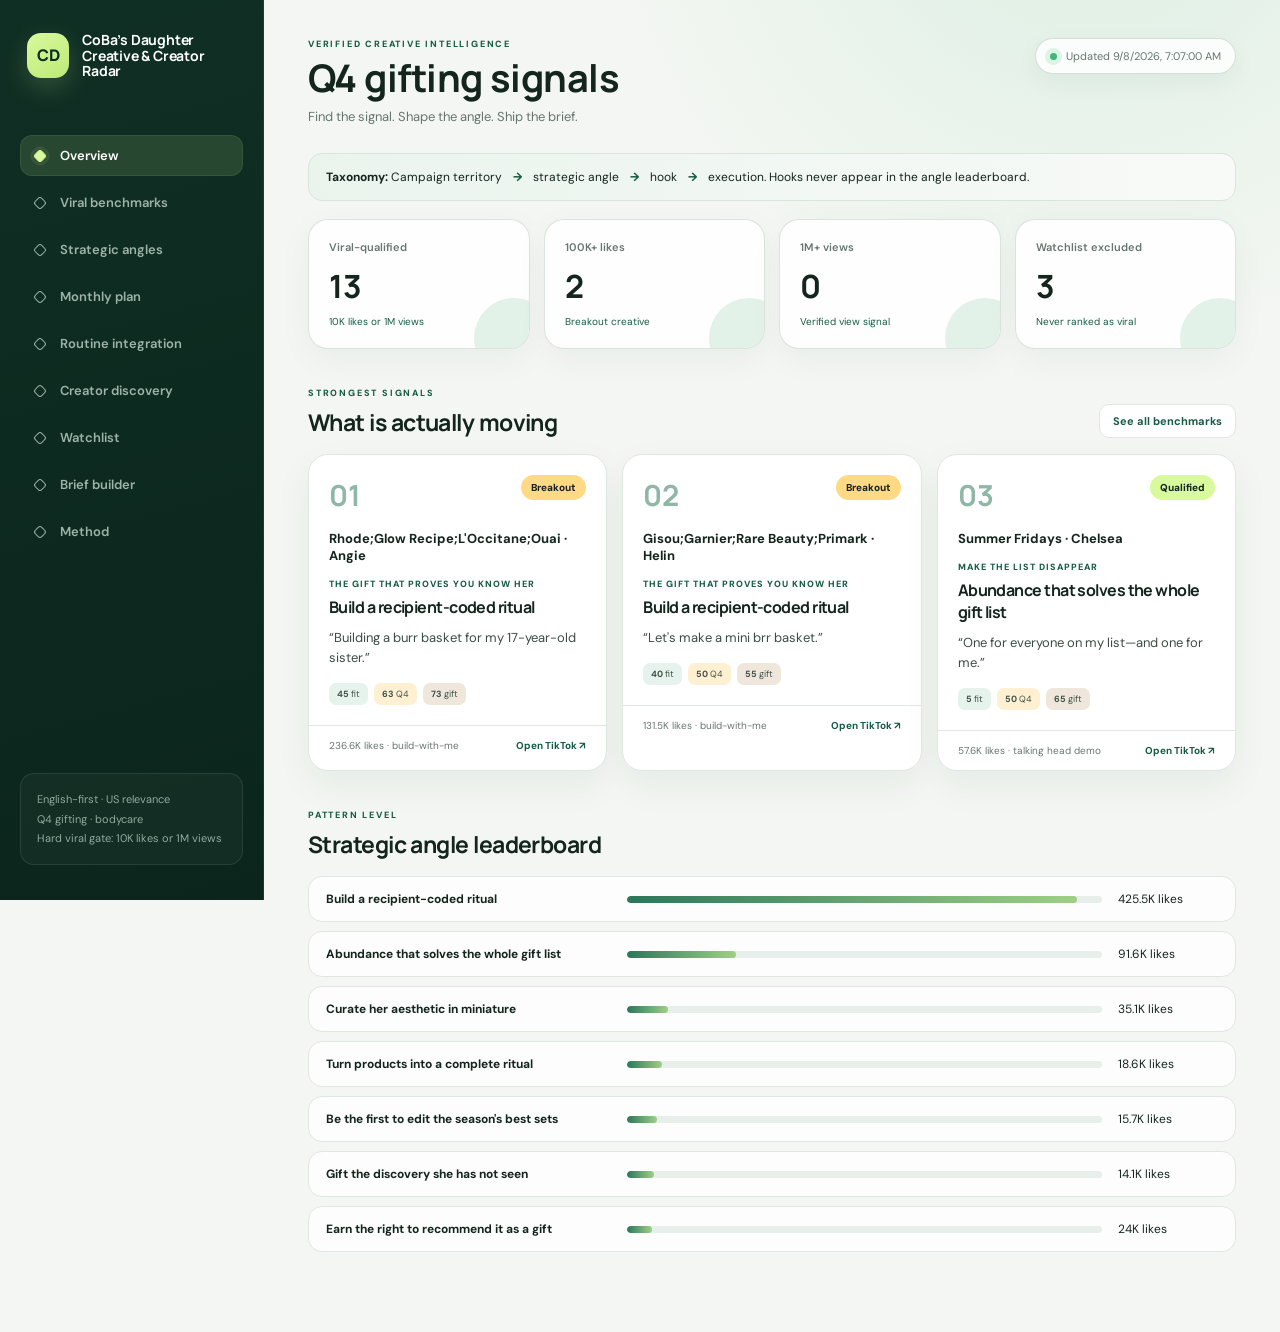
==== commit bfcb1989: "Make monthly content allocation operational" ====
--- a/site/index.html
+++ b/site/index.html
@@ -37,7 +37,7 @@
       <div class="table-wrap"><table><thead><tr><th>Signal</th><th>Likes</th><th>Views</th><th>Brand / source</th><th>Campaign territory</th><th>Strategic angle</th><th>Hook</th><th>Execution</th><th>Fit</th><th>Q4</th></tr></thead><tbody id="video-rows"></tbody></table></div>
     </section>
     <section id="angles" class="view"><div class="section-head"><div><p class="eyebrow">Viral-qualified sources only</p><h2>Angles CoBa can adapt</h2></div></div><div id="angle-radar" class="radar-grid"></div></section>
-    <section id="calendar" class="view"><div class="section-head"><div><p class="eyebrow">September–December</p><h2>Monthly content architecture</h2></div><button class="ghost" data-go="briefs">Build a monthly brief</button></div><div class="definition"><b>Planning logic:</b> Evergreen buys volume and search all quarter. Occasions rises from 2 to 29 and changes the shape of the quarter.</div><div id="month-tabs" class="month-tabs"></div><div id="month-summary"></div><div class="section-head"><div><p class="eyebrow">Priority index</p><h2>Pillar potential by month</h2></div></div><div id="month-pillars" class="month-pillar-grid"></div><div class="section-head"><div><p class="eyebrow">Ownership</p><h2>Stream capacity and constraints</h2></div></div><div id="stream-grid" class="stream-grid"></div></section>
+    <section id="calendar" class="view"><div class="section-head"><div><p class="eyebrow">September–December</p><h2>Monthly content architecture</h2></div><button class="ghost" data-go="briefs">Build a monthly brief</button></div><div class="definition"><b>Planning logic:</b> Every number is a piece of content. Product, pillar, angle and owner totals must reconcile exactly.</div><div id="month-tabs" class="month-tabs"></div><div id="month-summary"></div><div class="section-head"><div><p class="eyebrow">Output allocation</p><h2>How many pieces—and where they go</h2></div></div><div id="allocation-kpis" class="allocation-kpis"></div><div id="product-allocation" class="product-allocation"></div><div class="allocation-split"><div><h3>Pillar × product</h3><div class="table-wrap"><table class="allocation-table"><thead id="allocation-head"></thead><tbody id="allocation-matrix"></tbody></table></div></div><div><h3>Strategic angle breakdown</h3><div class="table-wrap"><table class="angle-allocation-table"><thead><tr><th>Pillar</th><th>Strategic angle</th><th>Pieces</th><th>Lead products</th></tr></thead><tbody id="angle-allocation"></tbody></table></div></div></div><div class="section-head"><div><p class="eyebrow">Priority index</p><h2>Pillar potential by month</h2></div></div><div id="month-pillars" class="month-pillar-grid"></div><div class="section-head"><div><p class="eyebrow">Ownership</p><h2>Stream capacity and constraints</h2></div></div><div id="stream-grid" class="stream-grid"></div></section>
     <section id="routine" class="view"><div class="section-head"><div><p class="eyebrow">Evergreen creative lane</p><h2>Routine integration</h2></div><button class="ghost" data-go="briefs">Build this brief</button></div><div class="definition"><b>Angle:</b> make CoBa a credible step inside a real shower, shave or getting-ready behavior. Voice-over explains why; rising-music edits create instant visual desire.</div><div id="routine-grid" class="routine-grid"></div><div class="panel intern-playbook"><h3>Discovery seeds for the next scan</h3><div id="routine-seeds" class="tag-cloud"></div></div></section>
     <section id="creators" class="view"><div class="section-head"><div><p class="eyebrow">Continuous micro-creator scout</p><h2>Creator discovery</h2></div><button id="download-creators" class="ghost">Download filtered CSV</button></div><div id="scout-status"></div><div class="warning">“Likely ≤$200” is a planning estimate based on public signals—not a quoted rate. Confirm deliverables, usage and rate directly before booking.</div><div class="creator-toolbar"><input id="creator-search" placeholder="Search creator, location or style…"><label><input id="creator-us" type="checkbox" checked> US only</label><label>Max followers<select id="creator-followers"><option value="50000">50K</option><option value="100000">100K</option><option value="999999999">Any</option></select></label></div><div id="creator-kpis" class="kpis compact"></div><div class="table-wrap"><table class="creator-table"><thead><tr><th>Creator</th><th>Followers</th><th>Routine fit</th><th>Viral potential</th><th>Candid</th><th>US evidence</th><th>Budget likelihood</th><th>Evidence</th><th>Score / status</th></tr></thead><tbody id="creator-rows"></tbody></table></div><div class="panel intern-playbook"><h3>Intern verification workflow</h3><ol><li>The scout searches month-aware bodycare and gifting terms, then expands promising profiles.</li><li>Audit at least 3 recent comparable posts; metrics are refreshed each scout run.</li><li>Confirm US location from profile or reliable provider evidence—never infer it from accent or appearance.</li><li>Check whether the feed feels candid and whether recent posts are oversaturated with ads.</li><li>Request an actual quote. Treat the under-$200 label as unconfirmed until the creator replies.</li></ol></div></section>
     <section id="watchlist" class="view"><div class="warning">These posts are relevant references but did not reach 10K likes or 1M views. They are excluded from viral rankings and briefs.</div><div class="table-wrap"><table><thead><tr><th>Likes</th><th>Brand / source</th><th>Territory</th><th>Angle</th><th>Hook</th><th>Reason excluded</th></tr></thead><tbody id="watch-rows"></tbody></table></div></section>
--- a/site/styles.css
+++ b/site/styles.css
@@ -49,11 +49,12 @@
 .routine-grid{display:grid;grid-template-columns:repeat(2,minmax(0,1fr));gap:16px}.routine-card{background:#fff;border:1px solid var(--line);border-radius:var(--radius);padding:23px;box-shadow:0 14px 38px rgba(18,51,39,.05);line-height:1.55;font-size:12px}.routine-card h3{font-size:18px;margin:16px 0}.routine-card>a{color:var(--green);font-weight:800;text-decoration:none}.routine-meta{display:flex;justify-content:space-between;gap:12px;font-size:10px;color:var(--muted)}.routine-meta span{background:var(--mint);color:var(--green);padding:5px 8px;border-radius:999px;font-weight:800}.adaptation{padding:13px;border-radius:12px;background:#f2f7f3;margin:15px 0}.adaptation p{margin:5px 0 0}.intern-playbook{margin-top:18px;line-height:1.65}.tag-cloud{display:flex;flex-wrap:wrap;gap:8px;margin-top:13px}.tag-cloud span{padding:7px 10px;background:#eff4f0;border:1px solid var(--line);border-radius:999px;font-size:10px}.creator-toolbar{display:grid;grid-template-columns:minmax(260px,1fr) auto 180px;gap:12px;align-items:end;padding:12px;background:rgba(255,255,255,.7);border:1px solid var(--line);border-radius:15px;margin-bottom:15px}.creator-toolbar>input,.creator-toolbar select{width:100%;border:1px solid #d8e2db;background:#fff;padding:11px 12px;border-radius:10px}.creator-toolbar label{display:flex;align-items:center;gap:8px;font-size:11px;font-weight:700}.creator-toolbar label:last-child{display:grid}.creator-toolbar input[type=checkbox]{accent-color:var(--green)}.kpis.compact{margin-bottom:15px}.kpis.compact .kpi{min-height:100px;padding:15px}.kpis.compact .value{font-size:26px}.creator-table{min-width:1280px}.status{display:inline-block;margin-top:5px;padding:4px 7px;border-radius:999px;font-size:9px;font-weight:800}.status.ready{background:#dff2e6;color:#1c6648}.status.research{background:#fff0cf;color:#72591d}
 .scout-banner{display:grid;grid-template-columns:1fr auto;align-items:center;gap:12px;padding:17px 19px;border:1px solid #cfe5d7;border-radius:16px;background:linear-gradient(135deg,#e8f6ec,#fff);margin-bottom:14px;font-size:11px}.scout-banner.error{border-color:#efd69b;background:#fff8e8}.scout-banner.offline{border-color:#e5d6cf;background:#fff5f0}.scout-banner p{margin:5px 0 0;color:var(--muted)}.scout-dot{display:inline-block;width:8px;height:8px;border-radius:50%;background:#38b777;box-shadow:0 0 0 5px rgba(56,183,119,.12);margin-right:10px}.scout-banner.error .scout-dot{background:#e2a72d}.scout-banner.offline .scout-dot{background:#d66d4a}.scout-stats{display:flex;gap:7px}.scout-stats span{padding:7px 9px;border-radius:9px;background:rgba(255,255,255,.8);border:1px solid rgba(207,225,214,.8);white-space:nowrap}.scout-banner>small{grid-column:1/-1;color:var(--muted)}.empty-row{text-align:center;padding:34px;color:var(--muted)}
 .month-tabs{display:flex;gap:8px;margin-bottom:14px}.month-tabs button{border:1px solid var(--line);background:#fff;color:var(--muted);padding:9px 16px;border-radius:999px;font-weight:800;cursor:pointer}.month-tabs button.active{background:var(--deep);border-color:var(--deep);color:#fff}.month-hero{display:grid;grid-template-columns:1.15fr 1fr;gap:28px;padding:24px;border-radius:var(--radius);background:linear-gradient(145deg,#173c2f,#0d2d22);color:#fff;box-shadow:var(--shadow)}.month-hero p{line-height:1.6;color:#d9e7df}.month-hero .eyebrow{color:var(--lime)}.language-grid{display:grid;grid-template-columns:1fr 1fr;gap:12px;margin-top:12px}.language-grid>div{background:#fff;border:1px solid var(--line);padding:15px;border-radius:14px}.language-grid p{display:flex;flex-wrap:wrap;gap:6px;margin-bottom:0}.language-grid span{font-size:9px;background:#edf5ee;padding:5px 8px;border-radius:999px}.language-grid>div:last-child span{background:#fff0e2}.month-pillar-grid{display:grid;grid-template-columns:repeat(5,minmax(0,1fr));gap:12px}.pillar-card,.stream-card{background:#fff;border:1px solid var(--line);border-radius:16px;padding:17px}.pillar-card h3{font-size:14px;min-height:42px}.potential{display:flex;align-items:baseline;gap:4px}.potential b{font:700 28px Manrope;color:var(--green)}.potential span,.pillar-card small,.stream-card small{font-size:9px;color:var(--muted);line-height:1.5}.score-track{height:6px;background:#e9efeb;border-radius:999px;margin:14px 0 8px;overflow:hidden}.score-track i{display:block;height:100%;background:linear-gradient(90deg,#2e7257,#c2ec83);border-radius:999px}.stream-grid{display:grid;grid-template-columns:repeat(4,minmax(0,1fr));gap:12px}.stream-card{display:grid;gap:7px}.stream-card span{font-size:10px;color:var(--green);font-weight:700}.stream-card p{font-size:11px;line-height:1.5;margin:4px 0}.brief-intelligence{display:grid;grid-template-columns:repeat(3,1fr);gap:7px;margin-top:14px}.brief-intelligence div{background:#eef5ef;border-radius:10px;padding:9px}.brief-intelligence span{display:block;color:var(--muted);font-size:8px}.brief-intelligence b{font-size:13px}.brief-intelligence p{grid-column:1/-1;font-size:9px;color:var(--muted);line-height:1.4;margin:2px}
+.allocation-kpis{display:grid;grid-template-columns:repeat(3,1fr);gap:12px;margin-bottom:12px}.allocation-kpis article{display:grid;gap:5px;padding:17px 19px;border-radius:16px;background:#fff;border:1px solid var(--line)}.allocation-kpis span,.allocation-kpis small{font-size:10px;color:var(--muted)}.allocation-kpis b{font:700 28px Manrope}.allocation-kpis .reconciled{background:#e7f4eb;border-color:#c8e1d1}.allocation-kpis .reconciled b{font-size:21px;color:var(--green)}.allocation-kpis .mismatch{background:#fff4e2;border-color:#efd39c}.product-allocation{display:grid;grid-template-columns:repeat(3,1fr);gap:12px}.product-allocation-card{display:grid;grid-template-columns:auto 1fr auto;gap:8px 12px;align-items:start;padding:18px;background:#fff;border:1px solid var(--line);border-radius:16px}.product-allocation-card>span{font:700 20px Manrope;color:#a0b8ac}.product-allocation-card h3{font-size:13px}.product-allocation-card p{font-size:9px;color:var(--muted);margin:5px 0 0}.product-allocation-card>b{font:700 25px Manrope;color:var(--green)}.product-allocation-card>b small{font-size:9px}.allocation-bar{grid-column:1/-1;height:6px;background:#edf1ee;border-radius:99px;overflow:hidden}.allocation-bar i{display:block;height:100%;background:linear-gradient(90deg,#1f684f,#b8e889)}.product-allocation-card em{grid-column:1/-1;font-size:9px;color:var(--muted);font-style:normal}.allocation-split{display:grid;grid-template-columns:1fr 1.25fr;gap:14px;margin-top:18px}.allocation-split>div>h3{margin:0 0 10px}.allocation-table,.angle-allocation-table{min-width:760px}.allocation-table td:not(:first-child),.angle-allocation-table td:nth-child(3){text-align:center}.total-row td{font-weight:800;background:#eef5f0}.angle-allocation-table td:nth-child(3) strong{display:block;font:700 20px Manrope;color:var(--green)}.angle-allocation-table td:nth-child(3) small{display:block;color:var(--muted);font-size:8px}
 .brief-layout{display:grid;grid-template-columns:360px minmax(0,1fr);gap:20px;align-items:start}.builder-controls{position:sticky;top:24px;background:linear-gradient(160deg,#fff,#f7faf7)}.panel label{display:grid;gap:7px;margin-top:17px;font-size:11px;font-weight:700}.primary{width:100%;border:0;background:linear-gradient(135deg,#1c694e,#0f4a37);color:#fff;padding:13px;border-radius:11px;margin-top:19px;font-weight:700;cursor:pointer;box-shadow:0 10px 24px rgba(22,91,67,.18);transition:.18s}.primary:hover{transform:translateY(-1px);box-shadow:0 13px 28px rgba(22,91,67,.24)}.microcopy{font-size:10px;line-height:1.5;color:var(--muted);margin:13px 2px 0}
 .product-card{margin-top:10px;padding:12px 13px;border:1px solid #dce7df;border-radius:12px;background:#f4f8f4}.product-card strong{display:block;font-size:12px}.product-card p{font-size:10px;line-height:1.45;color:var(--muted);margin:6px 0}.product-card a{font-size:10px;font-weight:700}
 .angle-play-card{background:linear-gradient(145deg,#eef7ec,#f8fbf7);border-color:#cfe1d4}.angle-play-card .microcopy{display:block;margin-top:7px;color:#385c4c}.viral-plan{padding:16px 18px;border:1px solid #d9e7dc;border-radius:14px;background:linear-gradient(145deg,#f3f9f3,#fff)}.viral-plan p{margin:7px 0}.sound-signal{display:inline-block;margin-left:6px;padding:2px 7px;border-radius:999px;background:#e0f1d5;color:#26563f;font-size:9px;font-weight:800}.rights-note{padding:11px 13px;border-left:3px solid #d6a84a;background:#fff8e8;color:#72591d;font-size:10px}
 .brief-preview{min-height:570px;line-height:1.62;padding:28px 32px}.brief-preview h3{margin-top:24px;font-size:14px}.brief-preview li{margin:6px 0}.brief-top{display:flex;justify-content:space-between;gap:20px;padding-bottom:20px;border-bottom:1px solid var(--line);margin-bottom:24px}.empty-state{min-height:480px;display:grid;place-content:center;text-align:center;color:var(--muted)}.empty-state span{font-size:32px;color:#86b39f}.empty-state p{max-width:280px}.checklist{list-style:none;padding:0}.checklist li{position:relative;padding:9px 10px 9px 34px;background:#f7faf7;border-radius:9px}.checklist li:before{content:"✓";position:absolute;left:12px;color:var(--green);font-weight:800}
 .muted{color:var(--muted)}.quality-grid{display:grid;grid-template-columns:repeat(3,minmax(0,1fr));gap:14px}.quality-card strong{font:700 21px Manrope;display:block;margin-bottom:7px;overflow-wrap:anywhere}.method{margin-top:16px;line-height:1.65}
-@media(max-width:1100px){.shell{grid-template-columns:220px minmax(0,1fr)}main{padding:32px 28px}.kpis{grid-template-columns:repeat(2,1fr)}.video-grid{grid-template-columns:1fr 1fr}.month-pillar-grid{grid-template-columns:repeat(3,1fr)}.stream-grid{grid-template-columns:repeat(2,1fr)}.brief-layout{grid-template-columns:300px 1fr}}
-@media(max-width:780px){.shell{display:block}aside{position:relative;height:auto;padding:18px}.brand-mark{justify-content:center}nav{margin-top:18px;display:flex;overflow:auto}.nav-item{padding:10px 13px 10px 32px;white-space:nowrap}.nav-item:before{left:12px}.side-note{display:none}main{padding:26px 16px 60px}header{display:grid;gap:16px}h1{font-size:31px}.freshness{width:max-content}.video-grid,.quality-grid,.radar-grid,.routine-grid,.month-pillar-grid,.stream-grid,.month-hero,.language-grid,.scout-banner{grid-template-columns:1fr}.scout-stats{overflow:auto}.creator-toolbar{grid-template-columns:1fr}.brief-layout{grid-template-columns:1fr}.builder-controls{position:static}.toolbar{display:grid}.toolbar input{min-width:0}.angle-row{grid-template-columns:1fr}.brief-preview{padding:22px 18px}}
+@media(max-width:1100px){.shell{grid-template-columns:220px minmax(0,1fr)}main{padding:32px 28px}.kpis{grid-template-columns:repeat(2,1fr)}.video-grid{grid-template-columns:1fr 1fr}.month-pillar-grid{grid-template-columns:repeat(3,1fr)}.stream-grid{grid-template-columns:repeat(2,1fr)}.allocation-split{grid-template-columns:1fr}.brief-layout{grid-template-columns:300px 1fr}}
+@media(max-width:780px){.shell{display:block}aside{position:relative;height:auto;padding:18px}.brand-mark{justify-content:center}nav{margin-top:18px;display:flex;overflow:auto}.nav-item{padding:10px 13px 10px 32px;white-space:nowrap}.nav-item:before{left:12px}.side-note{display:none}main{padding:26px 16px 60px}header{display:grid;gap:16px}h1{font-size:31px}.freshness{width:max-content}.video-grid,.quality-grid,.radar-grid,.routine-grid,.month-pillar-grid,.stream-grid,.month-hero,.language-grid,.scout-banner,.allocation-kpis,.product-allocation{grid-template-columns:1fr}.scout-stats{overflow:auto}.creator-toolbar{grid-template-columns:1fr}.brief-layout{grid-template-columns:1fr}.builder-controls{position:static}.toolbar{display:grid}.toolbar input{min-width:0}.angle-row{grid-template-columns:1fr}.brief-preview{padding:22px 18px}}
 @media(max-width:480px){.kpis{grid-template-columns:1fr 1fr}.kpi{min-height:116px;padding:16px}.kpi .value{font-size:27px}.section-head{align-items:flex-start;gap:10px}.video-grid{grid-template-columns:1fr}.brief-top{display:grid}}
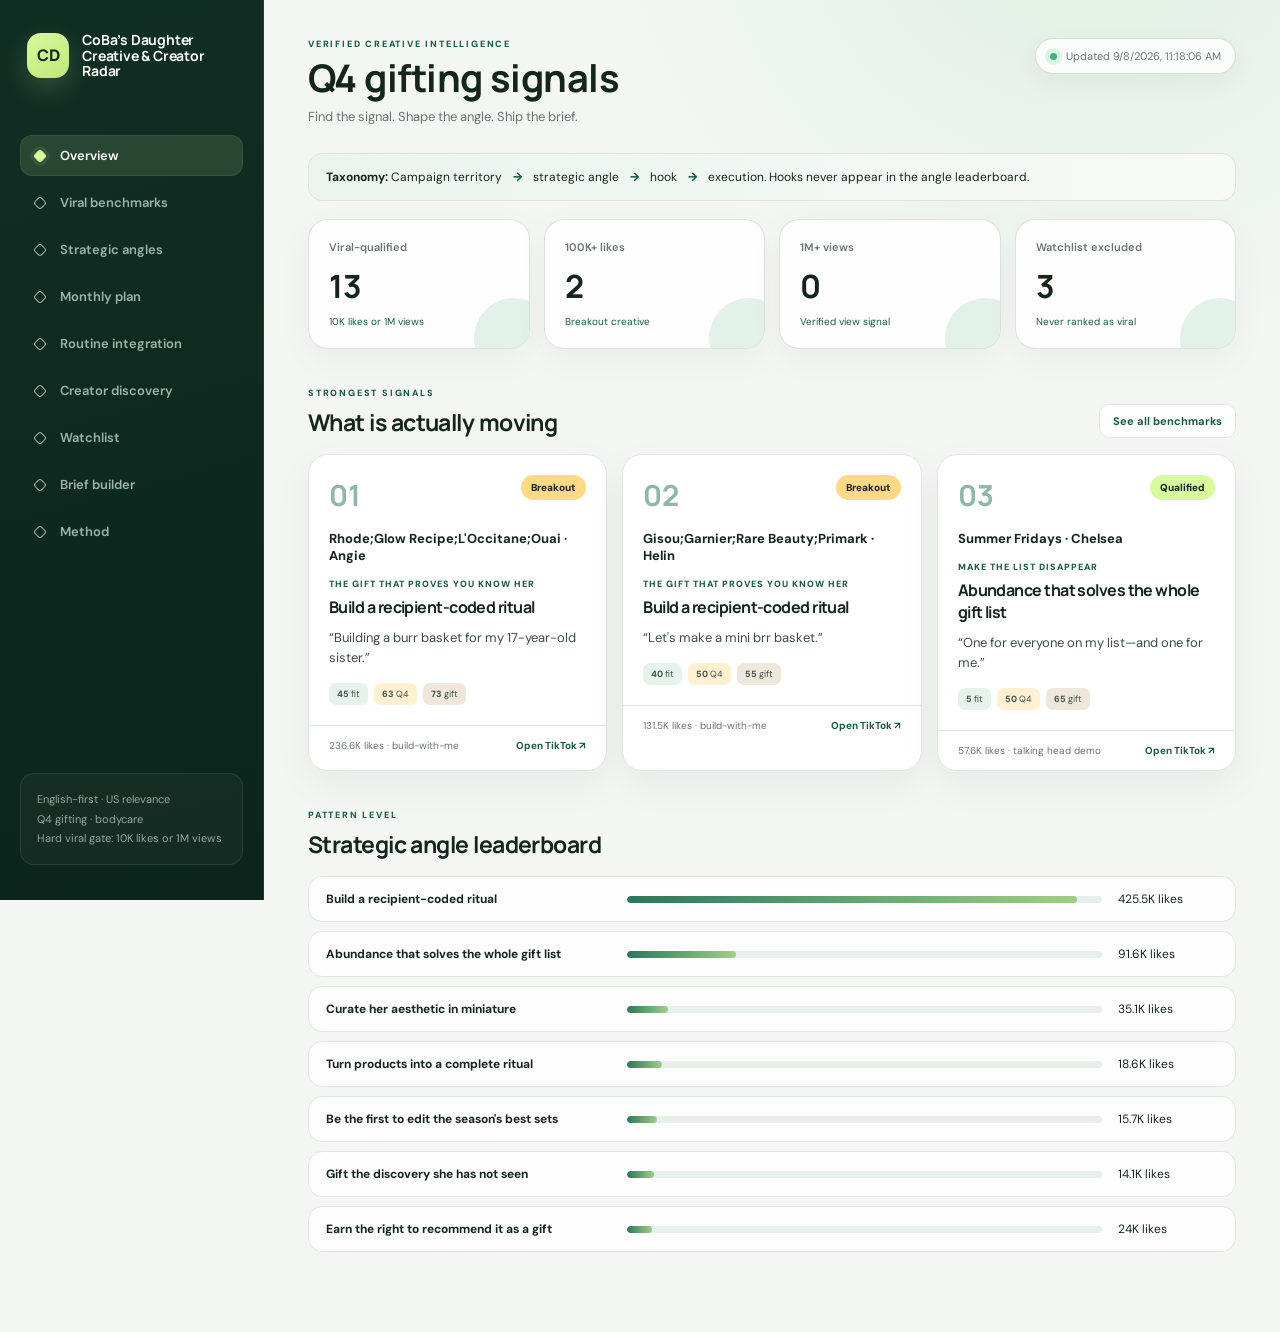
==== commit 4453b271: "Add September and October roundup playbooks" ====
--- a/site/index.html
+++ b/site/index.html
@@ -37,7 +37,7 @@
       <div class="table-wrap"><table><thead><tr><th>Signal</th><th>Likes</th><th>Views</th><th>Brand / source</th><th>Campaign territory</th><th>Strategic angle</th><th>Hook</th><th>Execution</th><th>Fit</th><th>Q4</th></tr></thead><tbody id="video-rows"></tbody></table></div>
     </section>
     <section id="angles" class="view"><div class="section-head"><div><p class="eyebrow">Viral-qualified sources only</p><h2>Angles CoBa can adapt</h2></div></div><div id="angle-radar" class="radar-grid"></div></section>
-    <section id="calendar" class="view"><div class="section-head"><div><p class="eyebrow">September–December</p><h2>Monthly content architecture</h2></div><button class="ghost" data-go="briefs">Build a monthly brief</button></div><div class="definition"><b>Planning logic:</b> Every number is a piece of content. Product, pillar, angle and owner totals must reconcile exactly.</div><div id="month-tabs" class="month-tabs"></div><div id="month-summary"></div><div class="section-head"><div><p class="eyebrow">Output allocation</p><h2>How many pieces—and where they go</h2></div></div><div id="allocation-kpis" class="allocation-kpis"></div><div id="product-allocation" class="product-allocation"></div><div class="allocation-split"><div><h3>Pillar × product</h3><div class="table-wrap"><table class="allocation-table"><thead id="allocation-head"></thead><tbody id="allocation-matrix"></tbody></table></div></div><div><h3>Strategic angle breakdown</h3><div class="table-wrap"><table class="angle-allocation-table"><thead><tr><th>Pillar</th><th>Strategic angle</th><th>Pieces</th><th>Lead products</th></tr></thead><tbody id="angle-allocation"></tbody></table></div></div></div><div class="section-head"><div><p class="eyebrow">Priority index</p><h2>Pillar potential by month</h2></div></div><div id="month-pillars" class="month-pillar-grid"></div><div class="section-head"><div><p class="eyebrow">Ownership</p><h2>Stream capacity and constraints</h2></div></div><div id="stream-grid" class="stream-grid"></div></section>
+    <section id="calendar" class="view"><div class="section-head"><div><p class="eyebrow">September–December</p><h2>Monthly content architecture</h2></div><button class="ghost" data-go="briefs">Build a monthly brief</button></div><div class="definition"><b>Planning logic:</b> Every number is a piece of content. Product, pillar, angle and owner totals must reconcile exactly.</div><div id="month-tabs" class="month-tabs"></div><div id="month-summary"></div><div id="roundup-guide" class="roundup-guide"></div><div class="section-head"><div><p class="eyebrow">Output allocation</p><h2>How many pieces—and where they go</h2></div></div><div id="allocation-kpis" class="allocation-kpis"></div><div id="product-allocation" class="product-allocation"></div><div class="allocation-split"><div><h3>Pillar × product</h3><div class="table-wrap"><table class="allocation-table"><thead id="allocation-head"></thead><tbody id="allocation-matrix"></tbody></table></div></div><div><h3>Strategic angle breakdown</h3><div class="table-wrap"><table class="angle-allocation-table"><thead><tr><th>Pillar</th><th>Strategic angle</th><th>Pieces</th><th>Lead products</th></tr></thead><tbody id="angle-allocation"></tbody></table></div></div></div><div class="section-head"><div><p class="eyebrow">Priority index</p><h2>Pillar potential by month</h2></div></div><div id="month-pillars" class="month-pillar-grid"></div><div class="section-head"><div><p class="eyebrow">Ownership</p><h2>Stream capacity and constraints</h2></div></div><div id="stream-grid" class="stream-grid"></div></section>
     <section id="routine" class="view"><div class="section-head"><div><p class="eyebrow">Evergreen creative lane</p><h2>Routine integration</h2></div><button class="ghost" data-go="briefs">Build this brief</button></div><div class="definition"><b>Angle:</b> make CoBa a credible step inside a real shower, shave or getting-ready behavior. Voice-over explains why; rising-music edits create instant visual desire.</div><div id="routine-grid" class="routine-grid"></div><div class="panel intern-playbook"><h3>Discovery seeds for the next scan</h3><div id="routine-seeds" class="tag-cloud"></div></div></section>
     <section id="creators" class="view"><div class="section-head"><div><p class="eyebrow">Continuous micro-creator scout</p><h2>Creator discovery</h2></div><button id="download-creators" class="ghost">Download filtered CSV</button></div><div id="scout-status"></div><div class="warning">“Likely ≤$200” is a planning estimate based on public signals—not a quoted rate. Confirm deliverables, usage and rate directly before booking.</div><div class="creator-toolbar"><input id="creator-search" placeholder="Search creator, location or style…"><label><input id="creator-us" type="checkbox" checked> US only</label><label>Max followers<select id="creator-followers"><option value="50000">50K</option><option value="100000">100K</option><option value="999999999">Any</option></select></label></div><div id="creator-kpis" class="kpis compact"></div><div class="table-wrap"><table class="creator-table"><thead><tr><th>Creator</th><th>Followers</th><th>Routine fit</th><th>Viral potential</th><th>Candid</th><th>US evidence</th><th>Budget likelihood</th><th>Evidence</th><th>Score / status</th></tr></thead><tbody id="creator-rows"></tbody></table></div><div class="panel intern-playbook"><h3>Intern verification workflow</h3><ol><li>The scout searches month-aware bodycare and gifting terms, then expands promising profiles.</li><li>Audit at least 3 recent comparable posts; metrics are refreshed each scout run.</li><li>Confirm US location from profile or reliable provider evidence—never infer it from accent or appearance.</li><li>Check whether the feed feels candid and whether recent posts are oversaturated with ads.</li><li>Request an actual quote. Treat the under-$200 label as unconfirmed until the creator replies.</li></ol></div></section>
     <section id="watchlist" class="view"><div class="warning">These posts are relevant references but did not reach 10K likes or 1M views. They are excluded from viral rankings and briefs.</div><div class="table-wrap"><table><thead><tr><th>Likes</th><th>Brand / source</th><th>Territory</th><th>Angle</th><th>Hook</th><th>Reason excluded</th></tr></thead><tbody id="watch-rows"></tbody></table></div></section>
--- a/site/styles.css
+++ b/site/styles.css
@@ -50,11 +50,12 @@
 .scout-banner{display:grid;grid-template-columns:1fr auto;align-items:center;gap:12px;padding:17px 19px;border:1px solid #cfe5d7;border-radius:16px;background:linear-gradient(135deg,#e8f6ec,#fff);margin-bottom:14px;font-size:11px}.scout-banner.error{border-color:#efd69b;background:#fff8e8}.scout-banner.offline{border-color:#e5d6cf;background:#fff5f0}.scout-banner p{margin:5px 0 0;color:var(--muted)}.scout-dot{display:inline-block;width:8px;height:8px;border-radius:50%;background:#38b777;box-shadow:0 0 0 5px rgba(56,183,119,.12);margin-right:10px}.scout-banner.error .scout-dot{background:#e2a72d}.scout-banner.offline .scout-dot{background:#d66d4a}.scout-stats{display:flex;gap:7px}.scout-stats span{padding:7px 9px;border-radius:9px;background:rgba(255,255,255,.8);border:1px solid rgba(207,225,214,.8);white-space:nowrap}.scout-banner>small{grid-column:1/-1;color:var(--muted)}.empty-row{text-align:center;padding:34px;color:var(--muted)}
 .month-tabs{display:flex;gap:8px;margin-bottom:14px}.month-tabs button{border:1px solid var(--line);background:#fff;color:var(--muted);padding:9px 16px;border-radius:999px;font-weight:800;cursor:pointer}.month-tabs button.active{background:var(--deep);border-color:var(--deep);color:#fff}.month-hero{display:grid;grid-template-columns:1.15fr 1fr;gap:28px;padding:24px;border-radius:var(--radius);background:linear-gradient(145deg,#173c2f,#0d2d22);color:#fff;box-shadow:var(--shadow)}.month-hero p{line-height:1.6;color:#d9e7df}.month-hero .eyebrow{color:var(--lime)}.language-grid{display:grid;grid-template-columns:1fr 1fr;gap:12px;margin-top:12px}.language-grid>div{background:#fff;border:1px solid var(--line);padding:15px;border-radius:14px}.language-grid p{display:flex;flex-wrap:wrap;gap:6px;margin-bottom:0}.language-grid span{font-size:9px;background:#edf5ee;padding:5px 8px;border-radius:999px}.language-grid>div:last-child span{background:#fff0e2}.month-pillar-grid{display:grid;grid-template-columns:repeat(5,minmax(0,1fr));gap:12px}.pillar-card,.stream-card{background:#fff;border:1px solid var(--line);border-radius:16px;padding:17px}.pillar-card h3{font-size:14px;min-height:42px}.potential{display:flex;align-items:baseline;gap:4px}.potential b{font:700 28px Manrope;color:var(--green)}.potential span,.pillar-card small,.stream-card small{font-size:9px;color:var(--muted);line-height:1.5}.score-track{height:6px;background:#e9efeb;border-radius:999px;margin:14px 0 8px;overflow:hidden}.score-track i{display:block;height:100%;background:linear-gradient(90deg,#2e7257,#c2ec83);border-radius:999px}.stream-grid{display:grid;grid-template-columns:repeat(4,minmax(0,1fr));gap:12px}.stream-card{display:grid;gap:7px}.stream-card span{font-size:10px;color:var(--green);font-weight:700}.stream-card p{font-size:11px;line-height:1.5;margin:4px 0}.brief-intelligence{display:grid;grid-template-columns:repeat(3,1fr);gap:7px;margin-top:14px}.brief-intelligence div{background:#eef5ef;border-radius:10px;padding:9px}.brief-intelligence span{display:block;color:var(--muted);font-size:8px}.brief-intelligence b{font-size:13px}.brief-intelligence p{grid-column:1/-1;font-size:9px;color:var(--muted);line-height:1.4;margin:2px}
 .allocation-kpis{display:grid;grid-template-columns:repeat(3,1fr);gap:12px;margin-bottom:12px}.allocation-kpis article{display:grid;gap:5px;padding:17px 19px;border-radius:16px;background:#fff;border:1px solid var(--line)}.allocation-kpis span,.allocation-kpis small{font-size:10px;color:var(--muted)}.allocation-kpis b{font:700 28px Manrope}.allocation-kpis .reconciled{background:#e7f4eb;border-color:#c8e1d1}.allocation-kpis .reconciled b{font-size:21px;color:var(--green)}.allocation-kpis .mismatch{background:#fff4e2;border-color:#efd39c}.product-allocation{display:grid;grid-template-columns:repeat(3,1fr);gap:12px}.product-allocation-card{display:grid;grid-template-columns:auto 1fr auto;gap:8px 12px;align-items:start;padding:18px;background:#fff;border:1px solid var(--line);border-radius:16px}.product-allocation-card>span{font:700 20px Manrope;color:#a0b8ac}.product-allocation-card h3{font-size:13px}.product-allocation-card p{font-size:9px;color:var(--muted);margin:5px 0 0}.product-allocation-card>b{font:700 25px Manrope;color:var(--green)}.product-allocation-card>b small{font-size:9px}.allocation-bar{grid-column:1/-1;height:6px;background:#edf1ee;border-radius:99px;overflow:hidden}.allocation-bar i{display:block;height:100%;background:linear-gradient(90deg,#1f684f,#b8e889)}.product-allocation-card em{grid-column:1/-1;font-size:9px;color:var(--muted);font-style:normal}.allocation-split{display:grid;grid-template-columns:1fr 1.25fr;gap:14px;margin-top:18px}.allocation-split>div>h3{margin:0 0 10px}.allocation-table,.angle-allocation-table{min-width:760px}.allocation-table td:not(:first-child),.angle-allocation-table td:nth-child(3){text-align:center}.total-row td{font-weight:800;background:#eef5f0}.angle-allocation-table td:nth-child(3) strong{display:block;font:700 20px Manrope;color:var(--green)}.angle-allocation-table td:nth-child(3) small{display:block;color:var(--muted);font-size:8px}
+.roundup-guide{margin-top:8px}.roundup-guide>.section-head{align-items:center}.guide-total{padding:8px 12px;border-radius:999px;background:var(--deep);color:#fff;font-size:10px;font-weight:800}.guide-intro{padding:20px 22px;border:1px solid #cde0d2;border-radius:16px;background:linear-gradient(135deg,#e9f4e8,#fff)}.guide-intro p{max-width:1000px;margin:7px 0 0;color:#40564c;font-size:12px;line-height:1.65}.roundup-mix{display:grid;grid-template-columns:1fr 1fr;gap:14px;margin-top:14px}.roundup-mix>section{padding:18px;background:#fff;border:1px solid var(--line);border-radius:16px}.roundup-mix h3{margin-bottom:11px}.roundup-mix article{display:grid;grid-template-columns:1fr auto;gap:5px 12px;padding:10px 0;border-top:1px solid #edf1ee}.roundup-mix article span{font-size:11px;font-weight:800}.roundup-mix article b{grid-row:1/3;grid-column:2;font:700 24px Manrope;color:var(--green)}.roundup-mix article small{font-size:9px;color:var(--muted);line-height:1.45}.roundup-mix article i{grid-column:1/-1;height:4px;border-radius:99px;background:linear-gradient(90deg,#2e7257,#c2ec83)}.guide-rules{display:grid;grid-template-columns:1fr 1fr;gap:14px;margin-top:14px}.guide-rules article{padding:18px 20px;border-radius:16px;background:#f0f7f2;border:1px solid #d7e7dc}.guide-rules article.avoid{background:#fff6ed;border-color:#eddcc7}.guide-rules ul{padding-left:18px;margin:9px 0 0;font-size:10px;line-height:1.65}.roundup-table-wrap{margin-top:14px}.roundup-table{min-width:1260px}.roundup-table td:nth-child(1){text-align:center}.roundup-table td:nth-child(5){font-weight:700}.lane{display:inline-block;padding:5px 8px;border-radius:999px;background:#e6f3ea;color:#286047;font-size:9px;font-weight:800}.lane.gift,.lane.gift-seed{background:#fff0d1;color:#745619}.guide-note{margin:10px 2px 0;color:var(--muted);font-size:10px}
 .brief-layout{display:grid;grid-template-columns:360px minmax(0,1fr);gap:20px;align-items:start}.builder-controls{position:sticky;top:24px;background:linear-gradient(160deg,#fff,#f7faf7)}.panel label{display:grid;gap:7px;margin-top:17px;font-size:11px;font-weight:700}.primary{width:100%;border:0;background:linear-gradient(135deg,#1c694e,#0f4a37);color:#fff;padding:13px;border-radius:11px;margin-top:19px;font-weight:700;cursor:pointer;box-shadow:0 10px 24px rgba(22,91,67,.18);transition:.18s}.primary:hover{transform:translateY(-1px);box-shadow:0 13px 28px rgba(22,91,67,.24)}.microcopy{font-size:10px;line-height:1.5;color:var(--muted);margin:13px 2px 0}
 .product-card{margin-top:10px;padding:12px 13px;border:1px solid #dce7df;border-radius:12px;background:#f4f8f4}.product-card strong{display:block;font-size:12px}.product-card p{font-size:10px;line-height:1.45;color:var(--muted);margin:6px 0}.product-card a{font-size:10px;font-weight:700}
 .angle-play-card{background:linear-gradient(145deg,#eef7ec,#f8fbf7);border-color:#cfe1d4}.angle-play-card .microcopy{display:block;margin-top:7px;color:#385c4c}.viral-plan{padding:16px 18px;border:1px solid #d9e7dc;border-radius:14px;background:linear-gradient(145deg,#f3f9f3,#fff)}.viral-plan p{margin:7px 0}.sound-signal{display:inline-block;margin-left:6px;padding:2px 7px;border-radius:999px;background:#e0f1d5;color:#26563f;font-size:9px;font-weight:800}.rights-note{padding:11px 13px;border-left:3px solid #d6a84a;background:#fff8e8;color:#72591d;font-size:10px}
 .brief-preview{min-height:570px;line-height:1.62;padding:28px 32px}.brief-preview h3{margin-top:24px;font-size:14px}.brief-preview li{margin:6px 0}.brief-top{display:flex;justify-content:space-between;gap:20px;padding-bottom:20px;border-bottom:1px solid var(--line);margin-bottom:24px}.empty-state{min-height:480px;display:grid;place-content:center;text-align:center;color:var(--muted)}.empty-state span{font-size:32px;color:#86b39f}.empty-state p{max-width:280px}.checklist{list-style:none;padding:0}.checklist li{position:relative;padding:9px 10px 9px 34px;background:#f7faf7;border-radius:9px}.checklist li:before{content:"✓";position:absolute;left:12px;color:var(--green);font-weight:800}
 .muted{color:var(--muted)}.quality-grid{display:grid;grid-template-columns:repeat(3,minmax(0,1fr));gap:14px}.quality-card strong{font:700 21px Manrope;display:block;margin-bottom:7px;overflow-wrap:anywhere}.method{margin-top:16px;line-height:1.65}
 @media(max-width:1100px){.shell{grid-template-columns:220px minmax(0,1fr)}main{padding:32px 28px}.kpis{grid-template-columns:repeat(2,1fr)}.video-grid{grid-template-columns:1fr 1fr}.month-pillar-grid{grid-template-columns:repeat(3,1fr)}.stream-grid{grid-template-columns:repeat(2,1fr)}.allocation-split{grid-template-columns:1fr}.brief-layout{grid-template-columns:300px 1fr}}
-@media(max-width:780px){.shell{display:block}aside{position:relative;height:auto;padding:18px}.brand-mark{justify-content:center}nav{margin-top:18px;display:flex;overflow:auto}.nav-item{padding:10px 13px 10px 32px;white-space:nowrap}.nav-item:before{left:12px}.side-note{display:none}main{padding:26px 16px 60px}header{display:grid;gap:16px}h1{font-size:31px}.freshness{width:max-content}.video-grid,.quality-grid,.radar-grid,.routine-grid,.month-pillar-grid,.stream-grid,.month-hero,.language-grid,.scout-banner,.allocation-kpis,.product-allocation{grid-template-columns:1fr}.scout-stats{overflow:auto}.creator-toolbar{grid-template-columns:1fr}.brief-layout{grid-template-columns:1fr}.builder-controls{position:static}.toolbar{display:grid}.toolbar input{min-width:0}.angle-row{grid-template-columns:1fr}.brief-preview{padding:22px 18px}}
+@media(max-width:780px){.shell{display:block}aside{position:relative;height:auto;padding:18px}.brand-mark{justify-content:center}nav{margin-top:18px;display:flex;overflow:auto}.nav-item{padding:10px 13px 10px 32px;white-space:nowrap}.nav-item:before{left:12px}.side-note{display:none}main{padding:26px 16px 60px}header{display:grid;gap:16px}h1{font-size:31px}.freshness{width:max-content}.video-grid,.quality-grid,.radar-grid,.routine-grid,.month-pillar-grid,.stream-grid,.month-hero,.language-grid,.scout-banner,.allocation-kpis,.product-allocation,.roundup-mix,.guide-rules{grid-template-columns:1fr}.scout-stats{overflow:auto}.creator-toolbar{grid-template-columns:1fr}.brief-layout{grid-template-columns:1fr}.builder-controls{position:static}.toolbar{display:grid}.toolbar input{min-width:0}.angle-row{grid-template-columns:1fr}.brief-preview{padding:22px 18px}}
 @media(max-width:480px){.kpis{grid-template-columns:1fr 1fr}.kpi{min-height:116px;padding:16px}.kpi .value{font-size:27px}.section-head{align-items:flex-start;gap:10px}.video-grid{grid-template-columns:1fr}.brief-top{display:grid}}
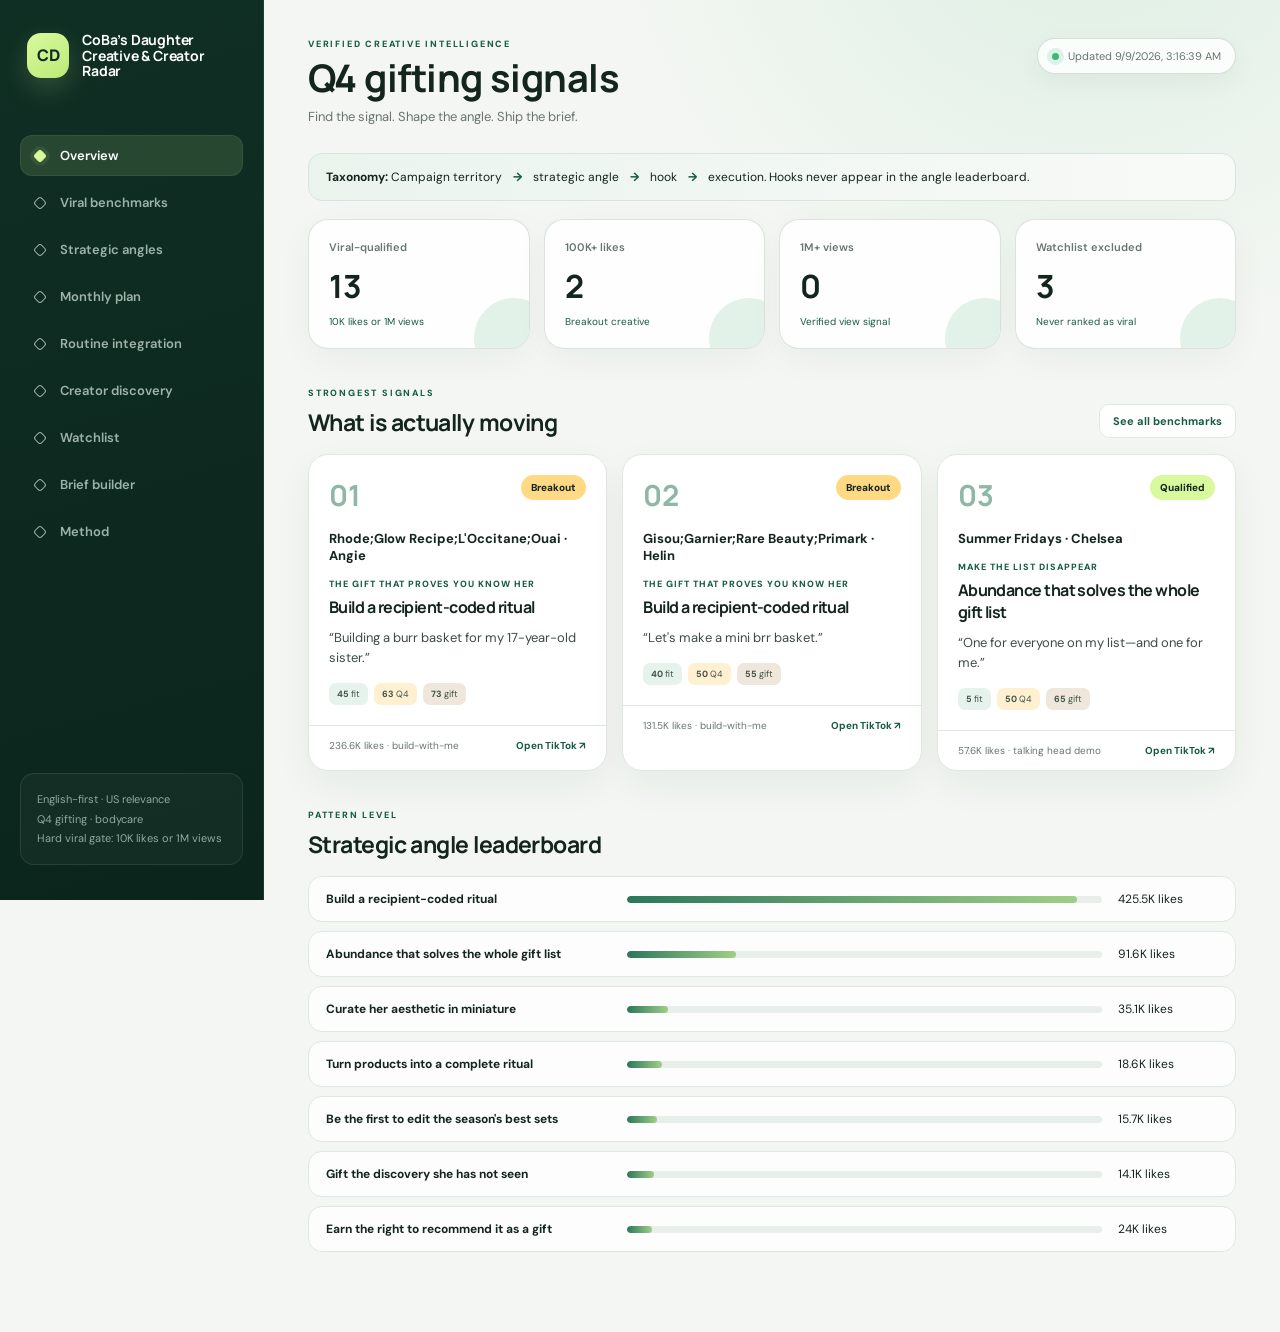
==== commit 84e802da: "Add September Miniset affiliate campaigns" ====
--- a/site/index.html
+++ b/site/index.html
@@ -37,7 +37,7 @@
       <div class="table-wrap"><table><thead><tr><th>Signal</th><th>Likes</th><th>Views</th><th>Brand / source</th><th>Campaign territory</th><th>Strategic angle</th><th>Hook</th><th>Execution</th><th>Fit</th><th>Q4</th></tr></thead><tbody id="video-rows"></tbody></table></div>
     </section>
     <section id="angles" class="view"><div class="section-head"><div><p class="eyebrow">Viral-qualified sources only</p><h2>Angles CoBa can adapt</h2></div></div><div id="angle-radar" class="radar-grid"></div></section>
-    <section id="calendar" class="view"><div class="section-head"><div><p class="eyebrow">September–December</p><h2>Monthly content architecture</h2></div><button class="ghost" data-go="briefs">Build a monthly brief</button></div><div class="definition"><b>Planning logic:</b> Every number is a piece of content. Product, pillar, angle and owner totals must reconcile exactly.</div><div id="month-tabs" class="month-tabs"></div><div id="month-summary"></div><div id="roundup-guide" class="roundup-guide"></div><div class="section-head"><div><p class="eyebrow">Output allocation</p><h2>How many pieces—and where they go</h2></div></div><div id="allocation-kpis" class="allocation-kpis"></div><div id="product-allocation" class="product-allocation"></div><div class="allocation-split"><div><h3>Pillar × product</h3><div class="table-wrap"><table class="allocation-table"><thead id="allocation-head"></thead><tbody id="allocation-matrix"></tbody></table></div></div><div><h3>Strategic angle breakdown</h3><div class="table-wrap"><table class="angle-allocation-table"><thead><tr><th>Pillar</th><th>Strategic angle</th><th>Pieces</th><th>Lead products</th></tr></thead><tbody id="angle-allocation"></tbody></table></div></div></div><div class="section-head"><div><p class="eyebrow">Priority index</p><h2>Pillar potential by month</h2></div></div><div id="month-pillars" class="month-pillar-grid"></div><div class="section-head"><div><p class="eyebrow">Ownership</p><h2>Stream capacity and constraints</h2></div></div><div id="stream-grid" class="stream-grid"></div></section>
+    <section id="calendar" class="view"><div class="section-head"><div><p class="eyebrow">September–December</p><h2>Monthly content architecture</h2></div><button class="ghost" data-go="briefs">Build a monthly brief</button></div><div class="definition"><b>Planning logic:</b> Every number is a piece of content. Product, pillar, angle and owner totals must reconcile exactly.</div><div id="month-tabs" class="month-tabs"></div><div id="month-summary"></div><div id="affiliate-campaigns" class="affiliate-campaigns"></div><div id="roundup-guide" class="roundup-guide"></div><div class="section-head"><div><p class="eyebrow">Output allocation</p><h2>How many pieces—and where they go</h2></div></div><div id="allocation-kpis" class="allocation-kpis"></div><div id="product-allocation" class="product-allocation"></div><div class="allocation-split"><div><h3>Pillar × product</h3><div class="table-wrap"><table class="allocation-table"><thead id="allocation-head"></thead><tbody id="allocation-matrix"></tbody></table></div></div><div><h3>Strategic angle breakdown</h3><div class="table-wrap"><table class="angle-allocation-table"><thead><tr><th>Pillar</th><th>Strategic angle</th><th>Pieces</th><th>Lead products</th></tr></thead><tbody id="angle-allocation"></tbody></table></div></div></div><div class="section-head"><div><p class="eyebrow">Priority index</p><h2>Pillar potential by month</h2></div></div><div id="month-pillars" class="month-pillar-grid"></div><div class="section-head"><div><p class="eyebrow">Ownership</p><h2>Stream capacity and constraints</h2></div></div><div id="stream-grid" class="stream-grid"></div></section>
     <section id="routine" class="view"><div class="section-head"><div><p class="eyebrow">Evergreen creative lane</p><h2>Routine integration</h2></div><button class="ghost" data-go="briefs">Build this brief</button></div><div class="definition"><b>Angle:</b> make CoBa a credible step inside a real shower, shave or getting-ready behavior. Voice-over explains why; rising-music edits create instant visual desire.</div><div id="routine-grid" class="routine-grid"></div><div class="panel intern-playbook"><h3>Discovery seeds for the next scan</h3><div id="routine-seeds" class="tag-cloud"></div></div></section>
     <section id="creators" class="view"><div class="section-head"><div><p class="eyebrow">Continuous micro-creator scout</p><h2>Creator discovery</h2></div><button id="download-creators" class="ghost">Download filtered CSV</button></div><div id="scout-status"></div><div class="warning">“Likely ≤$200” is a planning estimate based on public signals—not a quoted rate. Confirm deliverables, usage and rate directly before booking.</div><div class="creator-toolbar"><input id="creator-search" placeholder="Search creator, location or style…"><label><input id="creator-us" type="checkbox" checked> US only</label><label>Max followers<select id="creator-followers"><option value="50000">50K</option><option value="100000">100K</option><option value="999999999">Any</option></select></label></div><div id="creator-kpis" class="kpis compact"></div><div class="table-wrap"><table class="creator-table"><thead><tr><th>Creator</th><th>Followers</th><th>Routine fit</th><th>Viral potential</th><th>Candid</th><th>US evidence</th><th>Budget likelihood</th><th>Evidence</th><th>Score / status</th></tr></thead><tbody id="creator-rows"></tbody></table></div><div class="panel intern-playbook"><h3>Intern verification workflow</h3><ol><li>The scout searches month-aware bodycare and gifting terms, then expands promising profiles.</li><li>Audit at least 3 recent comparable posts; metrics are refreshed each scout run.</li><li>Confirm US location from profile or reliable provider evidence—never infer it from accent or appearance.</li><li>Check whether the feed feels candid and whether recent posts are oversaturated with ads.</li><li>Request an actual quote. Treat the under-$200 label as unconfirmed until the creator replies.</li></ol></div></section>
     <section id="watchlist" class="view"><div class="warning">These posts are relevant references but did not reach 10K likes or 1M views. They are excluded from viral rankings and briefs.</div><div class="table-wrap"><table><thead><tr><th>Likes</th><th>Brand / source</th><th>Territory</th><th>Angle</th><th>Hook</th><th>Reason excluded</th></tr></thead><tbody id="watch-rows"></tbody></table></div></section>
--- a/site/styles.css
+++ b/site/styles.css
@@ -51,11 +51,12 @@
 .month-tabs{display:flex;gap:8px;margin-bottom:14px}.month-tabs button{border:1px solid var(--line);background:#fff;color:var(--muted);padding:9px 16px;border-radius:999px;font-weight:800;cursor:pointer}.month-tabs button.active{background:var(--deep);border-color:var(--deep);color:#fff}.month-hero{display:grid;grid-template-columns:1.15fr 1fr;gap:28px;padding:24px;border-radius:var(--radius);background:linear-gradient(145deg,#173c2f,#0d2d22);color:#fff;box-shadow:var(--shadow)}.month-hero p{line-height:1.6;color:#d9e7df}.month-hero .eyebrow{color:var(--lime)}.language-grid{display:grid;grid-template-columns:1fr 1fr;gap:12px;margin-top:12px}.language-grid>div{background:#fff;border:1px solid var(--line);padding:15px;border-radius:14px}.language-grid p{display:flex;flex-wrap:wrap;gap:6px;margin-bottom:0}.language-grid span{font-size:9px;background:#edf5ee;padding:5px 8px;border-radius:999px}.language-grid>div:last-child span{background:#fff0e2}.month-pillar-grid{display:grid;grid-template-columns:repeat(5,minmax(0,1fr));gap:12px}.pillar-card,.stream-card{background:#fff;border:1px solid var(--line);border-radius:16px;padding:17px}.pillar-card h3{font-size:14px;min-height:42px}.potential{display:flex;align-items:baseline;gap:4px}.potential b{font:700 28px Manrope;color:var(--green)}.potential span,.pillar-card small,.stream-card small{font-size:9px;color:var(--muted);line-height:1.5}.score-track{height:6px;background:#e9efeb;border-radius:999px;margin:14px 0 8px;overflow:hidden}.score-track i{display:block;height:100%;background:linear-gradient(90deg,#2e7257,#c2ec83);border-radius:999px}.stream-grid{display:grid;grid-template-columns:repeat(4,minmax(0,1fr));gap:12px}.stream-card{display:grid;gap:7px}.stream-card span{font-size:10px;color:var(--green);font-weight:700}.stream-card p{font-size:11px;line-height:1.5;margin:4px 0}.brief-intelligence{display:grid;grid-template-columns:repeat(3,1fr);gap:7px;margin-top:14px}.brief-intelligence div{background:#eef5ef;border-radius:10px;padding:9px}.brief-intelligence span{display:block;color:var(--muted);font-size:8px}.brief-intelligence b{font-size:13px}.brief-intelligence p{grid-column:1/-1;font-size:9px;color:var(--muted);line-height:1.4;margin:2px}
 .allocation-kpis{display:grid;grid-template-columns:repeat(3,1fr);gap:12px;margin-bottom:12px}.allocation-kpis article{display:grid;gap:5px;padding:17px 19px;border-radius:16px;background:#fff;border:1px solid var(--line)}.allocation-kpis span,.allocation-kpis small{font-size:10px;color:var(--muted)}.allocation-kpis b{font:700 28px Manrope}.allocation-kpis .reconciled{background:#e7f4eb;border-color:#c8e1d1}.allocation-kpis .reconciled b{font-size:21px;color:var(--green)}.allocation-kpis .mismatch{background:#fff4e2;border-color:#efd39c}.product-allocation{display:grid;grid-template-columns:repeat(3,1fr);gap:12px}.product-allocation-card{display:grid;grid-template-columns:auto 1fr auto;gap:8px 12px;align-items:start;padding:18px;background:#fff;border:1px solid var(--line);border-radius:16px}.product-allocation-card>span{font:700 20px Manrope;color:#a0b8ac}.product-allocation-card h3{font-size:13px}.product-allocation-card p{font-size:9px;color:var(--muted);margin:5px 0 0}.product-allocation-card>b{font:700 25px Manrope;color:var(--green)}.product-allocation-card>b small{font-size:9px}.allocation-bar{grid-column:1/-1;height:6px;background:#edf1ee;border-radius:99px;overflow:hidden}.allocation-bar i{display:block;height:100%;background:linear-gradient(90deg,#1f684f,#b8e889)}.product-allocation-card em{grid-column:1/-1;font-size:9px;color:var(--muted);font-style:normal}.allocation-split{display:grid;grid-template-columns:1fr 1.25fr;gap:14px;margin-top:18px}.allocation-split>div>h3{margin:0 0 10px}.allocation-table,.angle-allocation-table{min-width:760px}.allocation-table td:not(:first-child),.angle-allocation-table td:nth-child(3){text-align:center}.total-row td{font-weight:800;background:#eef5f0}.angle-allocation-table td:nth-child(3) strong{display:block;font:700 20px Manrope;color:var(--green)}.angle-allocation-table td:nth-child(3) small{display:block;color:var(--muted);font-size:8px}
 .roundup-guide{margin-top:8px}.roundup-guide>.section-head{align-items:center}.guide-total{padding:8px 12px;border-radius:999px;background:var(--deep);color:#fff;font-size:10px;font-weight:800}.guide-intro{padding:20px 22px;border:1px solid #cde0d2;border-radius:16px;background:linear-gradient(135deg,#e9f4e8,#fff)}.guide-intro p{max-width:1000px;margin:7px 0 0;color:#40564c;font-size:12px;line-height:1.65}.roundup-mix{display:grid;grid-template-columns:1fr 1fr;gap:14px;margin-top:14px}.roundup-mix>section{padding:18px;background:#fff;border:1px solid var(--line);border-radius:16px}.roundup-mix h3{margin-bottom:11px}.roundup-mix article{display:grid;grid-template-columns:1fr auto;gap:5px 12px;padding:10px 0;border-top:1px solid #edf1ee}.roundup-mix article span{font-size:11px;font-weight:800}.roundup-mix article b{grid-row:1/3;grid-column:2;font:700 24px Manrope;color:var(--green)}.roundup-mix article small{font-size:9px;color:var(--muted);line-height:1.45}.roundup-mix article i{grid-column:1/-1;height:4px;border-radius:99px;background:linear-gradient(90deg,#2e7257,#c2ec83)}.guide-rules{display:grid;grid-template-columns:1fr 1fr;gap:14px;margin-top:14px}.guide-rules article{padding:18px 20px;border-radius:16px;background:#f0f7f2;border:1px solid #d7e7dc}.guide-rules article.avoid{background:#fff6ed;border-color:#eddcc7}.guide-rules ul{padding-left:18px;margin:9px 0 0;font-size:10px;line-height:1.65}.roundup-table-wrap{margin-top:14px}.roundup-table{min-width:1260px}.roundup-table td:nth-child(1){text-align:center}.roundup-table td:nth-child(5){font-weight:700}.lane{display:inline-block;padding:5px 8px;border-radius:999px;background:#e6f3ea;color:#286047;font-size:9px;font-weight:800}.lane.gift,.lane.gift-seed{background:#fff0d1;color:#745619}.guide-note{margin:10px 2px 0;color:var(--muted);font-size:10px}
+.affiliate-campaigns{margin-top:8px}.affiliate-campaign-grid{display:grid;grid-template-columns:1fr 1fr;gap:14px}.affiliate-campaign-card{display:grid;gap:18px;padding:22px;border:1px solid #d6e4da;border-radius:18px;background:linear-gradient(145deg,#fff,#f5faf5);box-shadow:0 12px 32px rgba(18,51,39,.045)}.affiliate-campaign-card h3{font-size:20px}.affiliate-campaign-card>div>p:not(.eyebrow){font-size:11px;line-height:1.6;color:var(--muted)}.campaign-numbers{display:flex;gap:8px}.campaign-numbers span{padding:8px 11px;border-radius:10px;background:#e6f3ea;color:#315b49;font-size:10px}.campaign-numbers b{font:700 17px Manrope;color:var(--green);margin-right:3px}.affiliate-campaign-card dl{display:grid;gap:10px;margin:0}.affiliate-campaign-card dl>div{display:grid;grid-template-columns:105px 1fr;gap:12px;padding-top:10px;border-top:1px solid #e5ece7}.affiliate-campaign-card dt{font-size:9px;font-weight:800;text-transform:uppercase;letter-spacing:.6px;color:#759084}.affiliate-campaign-card dd{margin:0;font-size:10px;line-height:1.55}.affiliate-campaign-card dd em{display:inline-block;margin:0 5px 5px 0;padding:4px 7px;border-radius:999px;background:#eff4f0;font-style:normal;font-size:8px}.affiliate-campaign-card>a{width:max-content;color:var(--green);font-size:11px;font-weight:800;text-decoration:none}.campaign-pending{margin-top:10px;padding:11px 14px;border-radius:12px;background:#fff7e5;border:1px solid #ead7a7;color:#705719;font-size:9px;line-height:1.6}
 .brief-layout{display:grid;grid-template-columns:360px minmax(0,1fr);gap:20px;align-items:start}.builder-controls{position:sticky;top:24px;background:linear-gradient(160deg,#fff,#f7faf7)}.panel label{display:grid;gap:7px;margin-top:17px;font-size:11px;font-weight:700}.primary{width:100%;border:0;background:linear-gradient(135deg,#1c694e,#0f4a37);color:#fff;padding:13px;border-radius:11px;margin-top:19px;font-weight:700;cursor:pointer;box-shadow:0 10px 24px rgba(22,91,67,.18);transition:.18s}.primary:hover{transform:translateY(-1px);box-shadow:0 13px 28px rgba(22,91,67,.24)}.microcopy{font-size:10px;line-height:1.5;color:var(--muted);margin:13px 2px 0}
 .product-card{margin-top:10px;padding:12px 13px;border:1px solid #dce7df;border-radius:12px;background:#f4f8f4}.product-card strong{display:block;font-size:12px}.product-card p{font-size:10px;line-height:1.45;color:var(--muted);margin:6px 0}.product-card a{font-size:10px;font-weight:700}
 .angle-play-card{background:linear-gradient(145deg,#eef7ec,#f8fbf7);border-color:#cfe1d4}.angle-play-card .microcopy{display:block;margin-top:7px;color:#385c4c}.viral-plan{padding:16px 18px;border:1px solid #d9e7dc;border-radius:14px;background:linear-gradient(145deg,#f3f9f3,#fff)}.viral-plan p{margin:7px 0}.sound-signal{display:inline-block;margin-left:6px;padding:2px 7px;border-radius:999px;background:#e0f1d5;color:#26563f;font-size:9px;font-weight:800}.rights-note{padding:11px 13px;border-left:3px solid #d6a84a;background:#fff8e8;color:#72591d;font-size:10px}
 .brief-preview{min-height:570px;line-height:1.62;padding:28px 32px}.brief-preview h3{margin-top:24px;font-size:14px}.brief-preview li{margin:6px 0}.brief-top{display:flex;justify-content:space-between;gap:20px;padding-bottom:20px;border-bottom:1px solid var(--line);margin-bottom:24px}.empty-state{min-height:480px;display:grid;place-content:center;text-align:center;color:var(--muted)}.empty-state span{font-size:32px;color:#86b39f}.empty-state p{max-width:280px}.checklist{list-style:none;padding:0}.checklist li{position:relative;padding:9px 10px 9px 34px;background:#f7faf7;border-radius:9px}.checklist li:before{content:"✓";position:absolute;left:12px;color:var(--green);font-weight:800}
 .muted{color:var(--muted)}.quality-grid{display:grid;grid-template-columns:repeat(3,minmax(0,1fr));gap:14px}.quality-card strong{font:700 21px Manrope;display:block;margin-bottom:7px;overflow-wrap:anywhere}.method{margin-top:16px;line-height:1.65}
 @media(max-width:1100px){.shell{grid-template-columns:220px minmax(0,1fr)}main{padding:32px 28px}.kpis{grid-template-columns:repeat(2,1fr)}.video-grid{grid-template-columns:1fr 1fr}.month-pillar-grid{grid-template-columns:repeat(3,1fr)}.stream-grid{grid-template-columns:repeat(2,1fr)}.allocation-split{grid-template-columns:1fr}.brief-layout{grid-template-columns:300px 1fr}}
-@media(max-width:780px){.shell{display:block}aside{position:relative;height:auto;padding:18px}.brand-mark{justify-content:center}nav{margin-top:18px;display:flex;overflow:auto}.nav-item{padding:10px 13px 10px 32px;white-space:nowrap}.nav-item:before{left:12px}.side-note{display:none}main{padding:26px 16px 60px}header{display:grid;gap:16px}h1{font-size:31px}.freshness{width:max-content}.video-grid,.quality-grid,.radar-grid,.routine-grid,.month-pillar-grid,.stream-grid,.month-hero,.language-grid,.scout-banner,.allocation-kpis,.product-allocation,.roundup-mix,.guide-rules{grid-template-columns:1fr}.scout-stats{overflow:auto}.creator-toolbar{grid-template-columns:1fr}.brief-layout{grid-template-columns:1fr}.builder-controls{position:static}.toolbar{display:grid}.toolbar input{min-width:0}.angle-row{grid-template-columns:1fr}.brief-preview{padding:22px 18px}}
+@media(max-width:780px){.shell{display:block}aside{position:relative;height:auto;padding:18px}.brand-mark{justify-content:center}nav{margin-top:18px;display:flex;overflow:auto}.nav-item{padding:10px 13px 10px 32px;white-space:nowrap}.nav-item:before{left:12px}.side-note{display:none}main{padding:26px 16px 60px}header{display:grid;gap:16px}h1{font-size:31px}.freshness{width:max-content}.video-grid,.quality-grid,.radar-grid,.routine-grid,.month-pillar-grid,.stream-grid,.month-hero,.language-grid,.scout-banner,.allocation-kpis,.product-allocation,.roundup-mix,.guide-rules,.affiliate-campaign-grid{grid-template-columns:1fr}.scout-stats{overflow:auto}.creator-toolbar{grid-template-columns:1fr}.brief-layout{grid-template-columns:1fr}.builder-controls{position:static}.toolbar{display:grid}.toolbar input{min-width:0}.angle-row{grid-template-columns:1fr}.brief-preview{padding:22px 18px}}
 @media(max-width:480px){.kpis{grid-template-columns:1fr 1fr}.kpi{min-height:116px;padding:16px}.kpi .value{font-size:27px}.section-head{align-items:flex-start;gap:10px}.video-grid{grid-template-columns:1fr}.brief-top{display:grid}}
